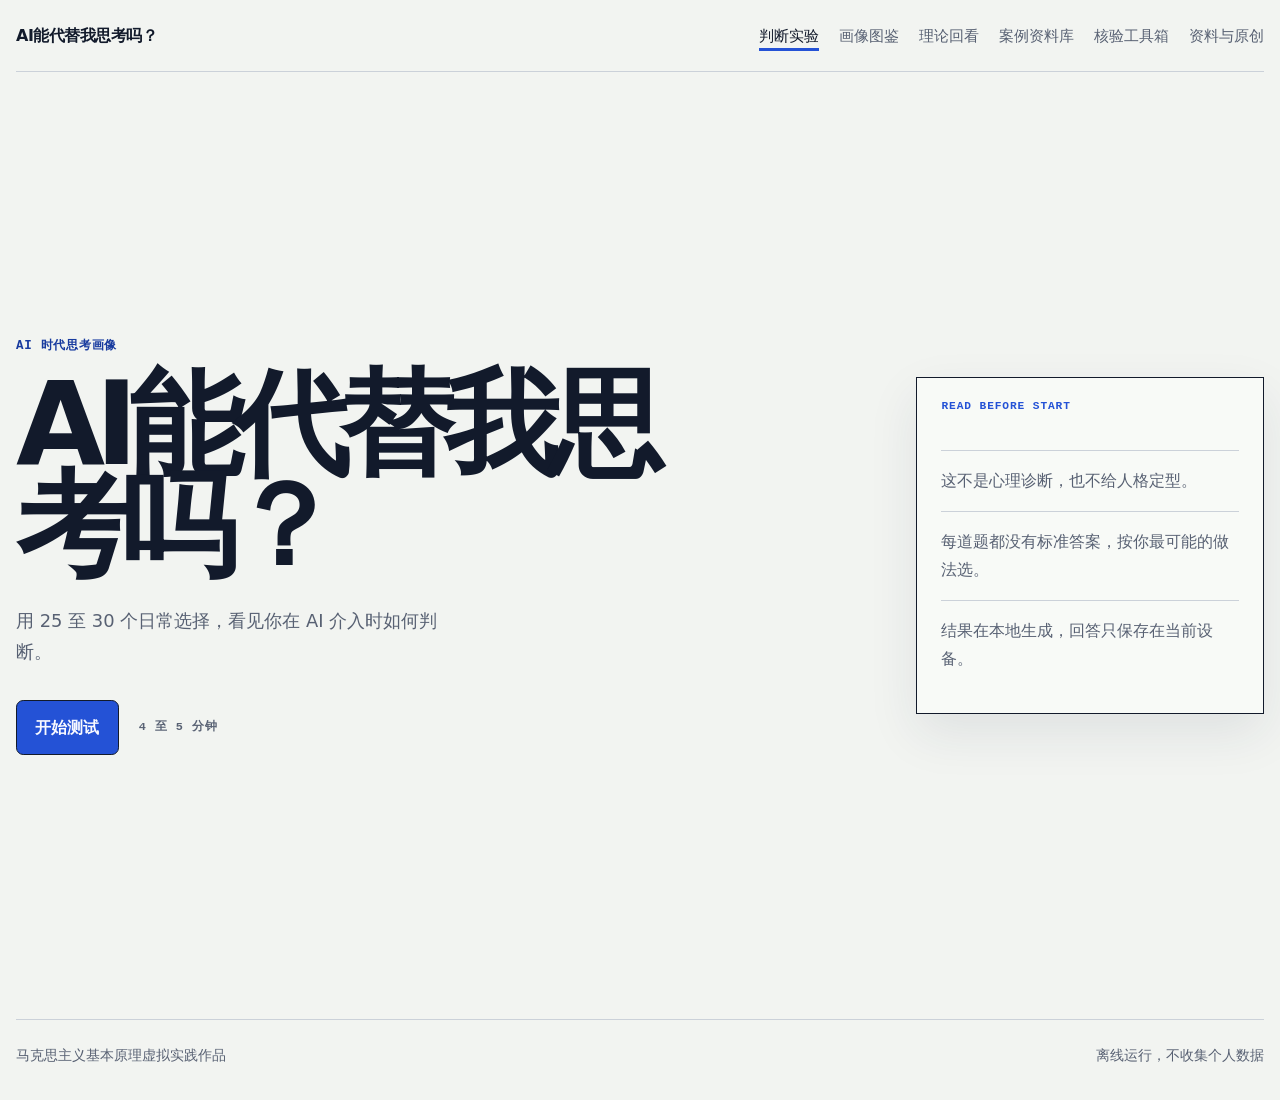
==== index.html @ 4eadba1e "Add files via upload" ====
<!doctype html>
<html lang="zh-CN">
  <head>
    <meta charset="utf-8">
    <meta name="viewport" content="width=device-width, initial-scale=1">
    <meta name="description" content="一场离线运行的 AI 时代思考画像测试，从五个维度回看自己如何判断，并用马克思主义基本原理解释。它不是心理诊断。">
    <title>AI时代思考画像｜AI能代替我思考吗？</title>
    <link rel="stylesheet" href="styles/tokens.css">
    <link rel="stylesheet" href="styles/base.css">
    <link rel="stylesheet" href="styles/layout.css">
    <link rel="stylesheet" href="styles/components.css">
    <link rel="stylesheet" href="styles/motion.css">
    <link rel="stylesheet" href="styles/print.css" media="print">
    <script defer src="scripts/data/sources.js"></script>
    <script defer src="scripts/data/cases.js"></script>
    <script defer src="scripts/data/theory.js"></script>
    <script defer src="scripts/data/portrait-questions.js"></script>
    <script defer src="scripts/data/portrait-types.js"></script>
    <script defer src="scripts/data/portrait-analyses.js"></script>
    <script defer src="scripts/data/guidance.js"></script>
    <script defer src="scripts/core/content-contract.js"></script>
    <script defer src="scripts/core/state-machine.js"></script>
    <script defer src="scripts/core/storage.js"></script>
    <script defer src="scripts/core/portrait-engine.js"></script>
    <script defer src="scripts/core/portrait-atlas-state.js"></script>
    <script defer src="scripts/core/guidance-engine.js"></script>
    <script defer src="scripts/core/report-engine.js"></script>
    <script defer src="scripts/core/view-navigation.js"></script>
    <script defer src="scripts/ui/render-quick-case.js"></script>
    <script defer src="scripts/ui/render-evidence.js"></script>
    <script defer src="scripts/ui/render-deep-case.js"></script>
    <script defer src="scripts/ui/render-report.js"></script>
    <script defer src="scripts/ui/render-theory.js"></script>
    <script defer src="scripts/ui/render-library.js"></script>
    <script defer src="scripts/ui/render-toolkit.js"></script>
    <script defer src="scripts/ui/render-visualizations.js"></script>
    <script defer src="scripts/ui/render-portrait-question.js"></script>
    <script defer src="scripts/ui/render-portrait-report.js"></script>
    <script defer src="scripts/ui/render-portrait-atlas.js"></script>
    <script defer src="scripts/ui/render-shell.js"></script>
    <script defer src="scripts/app.js"></script>
  </head>
  <body>
    <a class="skip-link" href="#main-content">跳到正文</a>
    <header class="site-header site-shell">
      <a class="site-title" href="#experiment" aria-label="返回判断实验">AI能代替我思考吗？</a>
      <nav class="site-nav" aria-label="主要栏目">
        <a href="#experiment">判断实验</a>
        <a href="#portraits">画像图鉴</a>
        <a href="#theory">理论回看</a>
        <a href="#library">案例资料库</a>
        <a href="#toolkit">核验工具箱</a>
        <a href="#sources">资料与原创</a>
      </nav>
    </header>
    <main id="main-content" class="site-shell">
      <div id="app" class="app-root" aria-live="polite">
        <p class="boot-message">正在准备离线实验内容……</p>
      </div>
      <div id="knowledge-root" class="knowledge-root"></div>
      <noscript>
        <p class="boot-message">这个互动实验需要浏览器启用 JavaScript。所有运算均在本地完成，不会上传你的回答。</p>
      </noscript>
    </main>
    <footer class="site-footer site-shell">
      <span>马克思主义基本原理虚拟实践作品</span>
      <span>离线运行，不收集个人数据</span>
    </footer>
  </body>
</html>
---- styles/tokens.css ----
:root {
  color-scheme: light;
  --paper: #f2f4f1;
  --paper-raised: #f8faf7;
  --ink: #121a2b;
  --ink-muted: #586173;
  --line: #cbd1d9;
  --accent: #2452d6;
  --accent-strong: #183b9f;
  --accent-soft: #dfe7ff;
  --warning: #8c4a13;
  --success: #17624a;
  --radius-small: 0.45rem;
  --radius-medium: 0.9rem;
  --shadow-soft: 0 1.2rem 3rem rgba(32, 47, 75, 0.09);
  --duration-fast: 180ms;
  --duration-medium: 420ms;
  --layer-header: 20;
  --layer-skip: 100;
  --content-width: 80rem;
  --reading-width: 68ch;
  --font-sans: "PingFang SC", "Microsoft YaHei", "Noto Sans CJK SC", system-ui, sans-serif;
  --font-mono: "SFMono-Regular", "Cascadia Code", "Roboto Mono", monospace;
}
---- styles/base.css ----
* {
  box-sizing: border-box;
}

:where([hidden]) {
  display: none !important;
}

html {
  background: var(--paper);
  color: var(--ink);
  font-family: var(--font-sans);
  scroll-behavior: smooth;
}

body {
  margin: 0;
  min-width: 20rem;
  min-height: 100dvh;
  background: var(--paper);
  font-size: 1rem;
  line-height: 1.75;
}

button,
input,
textarea,
select {
  color: inherit;
  font: inherit;
}

button,
a {
  -webkit-tap-highlight-color: transparent;
}

a {
  color: var(--accent-strong);
  text-underline-offset: 0.2em;
}

:focus-visible {
  outline: 3px solid var(--accent);
  outline-offset: 3px;
}

.skip-link {
  position: fixed;
  z-index: var(--layer-skip);
  top: 0.75rem;
  left: 0.75rem;
  padding: 0.65rem 0.9rem;
  border-radius: var(--radius-small);
  background: var(--ink);
  color: var(--paper-raised);
  transform: translateY(-160%);
}

.skip-link:focus {
  transform: translateY(0);
}

.site-shell {
  width: min(100% - 2rem, var(--content-width));
  margin-inline: auto;
}

.site-header {
  position: sticky;
  z-index: var(--layer-header);
  top: 0;
  display: flex;
  min-height: 4.5rem;
  align-items: center;
  justify-content: space-between;
  gap: 2rem;
  border-bottom: 1px solid var(--line);
  background: var(--paper);
  background: color-mix(in srgb, var(--paper) 94%, transparent);
  backdrop-filter: blur(0.8rem);
}

.site-title {
  color: var(--ink);
  font-weight: 750;
  letter-spacing: -0.03em;
  text-decoration: none;
}

.site-nav {
  display: flex;
  flex-wrap: nowrap;
  gap: 0.35rem 1.25rem;
}

.site-nav a {
  color: var(--ink-muted);
  font-size: 0.925rem;
  text-decoration: none;
}

.site-nav a:hover {
  color: var(--accent-strong);
}

.site-nav a[aria-current="page"] {
  color: var(--ink);
  text-decoration: underline;
  text-decoration-color: var(--accent);
  text-decoration-thickness: 0.18rem;
  text-underline-offset: 0.42rem;
}

button,
summary,
input[type="checkbox"],
input[type="radio"] {
  min-height: 2.75rem;
}

summary {
  cursor: pointer;
}

main {
  min-height: calc(100dvh - 8rem);
}

.app-root {
  padding-block: clamp(2.5rem, 7vw, 7rem);
  scroll-margin-top: 6rem;
}

.knowledge-root {
  padding-top: clamp(2.5rem, 7vw, 7rem);
  padding-bottom: clamp(5rem, 12vw, 10rem);
}

.boot-message {
  max-width: var(--reading-width);
  margin: 10vh auto;
  color: var(--ink-muted);
  text-align: center;
}

.site-footer {
  display: flex;
  justify-content: space-between;
  gap: 1rem;
  padding-block: 1.5rem 2rem;
  border-top: 1px solid var(--line);
  color: var(--ink-muted);
  font-size: 0.85rem;
}

@media (max-width: 48rem) {
  .site-header {
    align-items: flex-start;
    flex-direction: column;
    gap: 0.5rem;
    padding-block: 1rem;
  }

  .site-nav {
    width: 100%;
    flex-wrap: wrap;
    gap: 0.25rem 1rem;
  }

  .site-footer {
    flex-direction: column;
  }
}

@media (prefers-reduced-motion: reduce) {
  html {
    scroll-behavior: auto;
  }

  *,
  *::before,
  *::after {
    animation-duration: 0.001ms !important;
    animation-iteration-count: 1 !important;
    transition-duration: 0.001ms !important;
  }
}
---- styles/layout.css ----
.intro-stage {
  display: grid;
  min-height: min(44rem, calc(100dvh - 9rem));
  grid-template-columns: minmax(0, 1.45fr) minmax(18rem, 0.75fr);
  align-items: center;
  gap: clamp(2.5rem, 7vw, 8rem);
}

.intro-copy {
  padding-block: clamp(1.5rem, 5vw, 4rem);
}

.hero-kicker,
.case-kicker {
  margin: 0 0 1rem;
  color: var(--accent-strong);
  font-family: var(--font-mono);
  font-size: 0.78rem;
  font-weight: 700;
  letter-spacing: 0.06em;
}

.intro-copy h1,
.case-heading h1,
.transition-stage h1 {
  margin: 0;
  max-width: 12ch;
  font-size: clamp(3.5rem, 8.4vw, 7.6rem);
  font-weight: 800;
  letter-spacing: -0.075em;
  line-height: 0.91;
}

.intro-copy h1 {
  max-width: 8ch;
}

.hero-summary {
  max-width: 28rem;
  margin: 1.8rem 0 0;
  color: var(--ink-muted);
  font-size: clamp(1.05rem, 1.4vw, 1.25rem);
}

.hero-actions {
  display: flex;
  align-items: center;
  gap: 1.25rem;
  margin-top: 2rem;
}

.experiment-brief {
  position: relative;
  overflow: hidden;
  border: 1px solid var(--ink);
  border-radius: var(--radius-medium);
  background: var(--paper-raised);
  box-shadow: var(--shadow-soft);
}

.experiment-brief::before {
  position: absolute;
  top: 0;
  bottom: 0;
  left: 3.8rem;
  width: 1px;
  background: var(--line);
  content: '';
}

.brief-heading {
  display: flex;
  justify-content: space-between;
  padding: 0.8rem 1rem;
  border-bottom: 1px solid var(--ink);
  color: var(--ink-muted);
  font-family: var(--font-mono);
  font-size: 0.72rem;
}

.experiment-brief ol {
  margin: 0;
  padding: 0;
  counter-reset: experiment-step;
  list-style: none;
}

.experiment-brief li {
  display: grid;
  min-height: 6rem;
  grid-template-columns: 3.8rem 1fr;
  grid-template-rows: auto auto;
  align-content: center;
  column-gap: 1rem;
  padding: 1rem 1rem 1rem 0;
  counter-increment: experiment-step;
}

.experiment-brief li + li {
  border-top: 1px solid var(--line);
}

.experiment-brief li::before {
  grid-row: 1 / 3;
  align-self: center;
  color: var(--accent);
  content: counter(experiment-step, decimal-leading-zero);
  font-family: var(--font-mono);
  text-align: center;
}

.experiment-brief strong {
  font-size: 1.05rem;
}

.experiment-brief li span {
  color: var(--ink-muted);
  font-size: 0.88rem;
}

.method-strip {
  display: grid;
  grid-template-columns: 0.75fr 1.25fr;
  gap: 2rem;
  padding-block: 1.75rem;
  border-top: 1px solid var(--ink);
  border-bottom: 1px solid var(--ink);
}

.method-strip p {
  margin: 0;
}

.method-strip p:last-child {
  font-size: 1.15rem;
  font-weight: 650;
}

.case-stage {
  display: grid;
  grid-template-columns: minmax(16rem, 0.8fr) minmax(0, 1.35fr);
  gap: clamp(2rem, 6vw, 6rem);
  align-items: start;
}

.case-heading {
  position: sticky;
  top: 6rem;
}

.case-heading h1 {
  max-width: 9ch;
  font-size: clamp(2.6rem, 5vw, 5.25rem);
  line-height: 0.98;
}

.case-context {
  max-width: 38rem;
  margin: 1.5rem 0 0;
  color: var(--ink-muted);
  font-size: 1.02rem;
}

.judgment-panel,
.ai-opinion {
  grid-column: 2;
}

.transition-stage,
.error-panel {
  max-width: 58rem;
  margin: 6vh auto;
  padding: clamp(2rem, 6vw, 5rem);
  border: 1px solid var(--ink);
  border-radius: var(--radius-medium);
  background: var(--paper-raised);
}

.knowledge-section {
  margin-top: clamp(7rem, 15vw, 13rem);
  scroll-margin-top: 6rem;
}

.knowledge-root > [data-view].is-view-start {
  margin-top: 0;
}

.knowledge-root > [data-view] {
  scroll-margin-top: 6rem;
}

.knowledge-section > header {
  max-width: 52rem;
  margin-bottom: clamp(2rem, 5vw, 4rem);
}

.knowledge-section > header h2 {
  max-width: 14ch;
  margin: 0;
  font-size: clamp(2.8rem, 6.5vw, 6rem);
  letter-spacing: -0.07em;
  line-height: 0.96;
}

.knowledge-section > header p {
  max-width: 42rem;
  margin: 1.25rem 0 0;
  color: var(--ink-muted);
  font-size: 1.05rem;
}

.figure-grid {
  display: grid;
  grid-template-columns: repeat(12, 1fr);
  gap: 1rem;
}

.pathway-figure {
  grid-column: 1 / 8;
}

.loop-figure {
  grid-column: 8 / -1;
}

.actions-figure,
.units-figure {
  grid-column: span 6;
}

@media (max-width: 48rem) {
  .figure-grid {
    grid-template-columns: 1fr;
  }

  .pathway-figure,
  .loop-figure,
  .actions-figure,
  .units-figure {
    grid-column: 1;
  }
}

.transition-stage h1,
.error-panel h1,
.error-panel h2 {
  font-size: clamp(2.5rem, 6vw, 5.5rem);
  line-height: 1;
}

@media (max-width: 52rem) {
  .intro-stage,
  .case-stage,
  .method-strip {
    grid-template-columns: 1fr;
  }

  .intro-stage {
    min-height: auto;
  }

  .intro-copy h1 {
    font-size: clamp(3.5rem, 18vw, 6rem);
  }

  .experiment-brief {
    margin-bottom: 2rem;
  }

  .case-heading {
    position: static;
  }

  .case-heading h1 {
    max-width: 12ch;
  }

  .judgment-panel,
  .ai-opinion {
    grid-column: 1;
  }
}

@media (max-width: 34rem) {
  .hero-actions {
    align-items: stretch;
    flex-direction: column;
  }

  .method-strip {
    gap: 0.75rem;
  }
}

.portrait-test-stage {
  min-height: min(48rem, calc(100dvh - 8rem));
  padding-block: clamp(2rem, 5vw, 5rem);
}

.portrait-calibration-transition {
  display: grid;
}

.portrait-atlas-layout {
  display: grid;
  grid-template-columns: minmax(14rem, 0.34fr) minmax(0, 1fr);
  gap: clamp(2rem, 6vw, 6rem);
  align-items: start;
}

@media (max-width: 52rem) {
  .portrait-test-stage {
    min-height: calc(100dvh - 7.5rem);
    padding-block: 2rem;
  }

  .portrait-atlas-layout {
    grid-template-columns: 1fr;
    gap: 2.5rem;
  }

  .portrait-atlas-directory {
    position: static;
    display: flex;
    overflow-x: auto;
    scroll-snap-type: x proximity;
    border-bottom: 1px solid var(--ink);
  }

  .portrait-atlas-control {
    min-width: min(18rem, 78vw);
    flex: 0 0 auto;
    scroll-snap-align: start;
  }

  .portrait-deep-analysis-body,
  .portrait-atlas-balance,
  .portrait-atlas-lenses,
  .portrait-atlas-theory > div {
    grid-template-columns: 1fr;
  }

  .portrait-analysis-principles > article {
    grid-template-columns: 1fr;
  }

  .portrait-intro,
  .portrait-question-copy,
  .portrait-hero-grid,
  .portrait-section,
  .portrait-theory-connections,
  .guidance-theory-body {
    grid-template-columns: 1fr;
  }

  .portrait-intro {
    align-content: start;
  }

  .portrait-intro-copy h1,
  .portrait-result-heading h1 {
    font-size: clamp(3.5rem, 18vw, 7rem);
  }

  .portrait-question-copy {
    align-items: start;
    gap: 1.25rem;
    margin-block: 2rem;
  }

  .answer-options,
  .portrait-card dl,
  .context-grid {
    grid-template-columns: 1fr;
  }

  .portrait-option {
    min-height: 6.5rem;
    gap: 1rem;
  }

  .portrait-visual-wrap {
    min-height: 24rem;
  }

  .portrait-section {
    gap: 2.5rem;
  }

  .section-heading h2 {
    max-width: 15ch;
  }

  .theory-connection-grid {
    grid-template-columns: 1fr;
  }

  .guidance-exercise {
    grid-row: auto;
  }
}

@media (max-width: 34rem) {
  .portrait-intro-actions,
  .portrait-result-actions,
  .portrait-question-header,
  .portrait-progress {
    align-items: stretch;
    flex-direction: column;
  }

  .portrait-result-actions .text-link {
    margin-left: 0;
    padding-block: 0.8rem;
  }

  .moment-grid {
    grid-template-columns: 1fr;
  }

  .portrait-moment,
  .portrait-moment:first-child {
    min-height: 15rem;
    grid-column: 1;
  }

  .guidance-anchor {
    grid-template-columns: 1fr;
  }
}
---- styles/components.css ----
.primary-action,
.secondary-action,
.reaction-grid button {
  min-height: 3.25rem;
  padding: 0.8rem 1.15rem;
  border: 1px solid var(--ink);
  border-radius: var(--radius-small);
  font-weight: 700;
  white-space: nowrap;
  cursor: pointer;
  transition: transform 180ms ease, background-color 180ms ease, color 180ms ease;
}

.primary-action {
  background: var(--accent);
  color: #f8f9ff;
}

.primary-action:hover {
  background: var(--accent-strong);
}

.secondary-action,
.reaction-grid button {
  background: transparent;
  color: var(--ink);
}

.secondary-action:hover,
.reaction-grid button:hover {
  background: var(--accent-soft);
  border-color: var(--accent);
}

.primary-action:active,
.secondary-action:active,
.reaction-grid button:active,
.choice-button:active {
  transform: translateY(1px) scale(0.99);
}

.primary-action:disabled {
  border-color: var(--line);
  background: #d7dbe3;
  color: #626b7c;
  cursor: not-allowed;
}

.text-action {
  font-weight: 650;
}

.resume-notice {
  margin: 0 0 1rem;
  padding: 0.65rem 0.85rem;
  border-left: 3px solid var(--accent);
  background: var(--accent-soft);
}

.theme-question-form {
  display: grid;
  gap: 1rem;
  margin-top: 1.8rem;
}

.theme-question-form fieldset {
  margin: 0;
  padding: 0;
  border: 0;
}

.theme-question-form legend {
  margin-bottom: 0.65rem;
  font-weight: 750;
}

.theme-question-form .radio-grid {
  grid-template-columns: repeat(3, minmax(0, 1fr));
}

.reflection-stage {
  max-width: 64rem;
}

.reflection-stage h1 {
  max-width: 10ch;
}

.position-trace {
  padding: clamp(1.5rem, 5vw, 3.5rem);
  border: 1px solid var(--ink);
  border-radius: var(--radius-medium);
  background: var(--paper-raised);
}

.position-trace h2 {
  margin-top: 0;
  font-size: clamp(1.8rem, 4vw, 3.2rem);
}

.position-grid {
  display: grid;
  grid-template-columns: repeat(2, minmax(0, 1fr));
  gap: 1px;
  padding: 1px;
  background: var(--ink);
}

.position-grid div {
  display: grid;
  min-height: 8rem;
  align-content: space-between;
  gap: 1rem;
  padding: 1rem;
  background: var(--paper);
}

.position-grid span {
  color: var(--ink-muted);
  font-family: var(--font-mono);
  font-size: 0.72rem;
}

.position-grid strong {
  font-size: clamp(1.2rem, 3vw, 2rem);
}

.experiment-progress {
  display: flex;
  justify-content: space-between;
  margin-bottom: clamp(2rem, 5vw, 4rem);
  padding-bottom: 0.75rem;
  border-bottom: 2px solid var(--ink);
  color: var(--ink-muted);
  font-family: var(--font-mono);
  font-size: 0.78rem;
}

.judgment-panel {
  display: grid;
  grid-template-columns: 3rem 1fr;
  gap: 1rem;
  padding: clamp(1.3rem, 4vw, 2.5rem);
  border: 1px solid var(--ink);
  border-radius: var(--radius-medium);
  background: var(--paper-raised);
  box-shadow: var(--shadow-soft);
}

.question-number {
  display: grid;
  width: 2.5rem;
  height: 2.5rem;
  place-items: center;
  border-radius: 50%;
  background: var(--accent);
  color: #f8f9ff;
  font-family: var(--font-mono);
  font-weight: 800;
}

.judgment-panel h2 {
  margin: 0;
  font-size: clamp(1.4rem, 3vw, 2.3rem);
  letter-spacing: -0.035em;
  line-height: 1.2;
}

.decision-note {
  margin: 0.5rem 0 0;
  color: var(--ink-muted);
  font-size: 0.9rem;
}

.choice-list {
  display: grid;
  grid-column: 1 / -1;
  gap: 0.65rem;
  margin-top: 1rem;
}

.choice-button {
  display: flex;
  min-height: 4.2rem;
  align-items: center;
  justify-content: space-between;
  gap: 1rem;
  padding: 0.8rem 1rem;
  border: 1px solid var(--line);
  border-radius: var(--radius-small);
  background: var(--paper-raised);
  text-align: left;
  cursor: pointer;
  transition: transform 180ms ease, border-color 180ms ease, background-color 180ms ease;
}

.choice-button:hover:not(:disabled),
.choice-button.is-selected {
  border-color: var(--accent);
  background: var(--accent-soft);
}

.choice-button:disabled {
  cursor: default;
}

.choice-mark {
  flex: none;
  color: var(--accent-strong);
  font-family: var(--font-mono);
  font-size: 0.72rem;
}

.ai-opinion {
  margin-top: 1.5rem;
  padding: clamp(1.3rem, 4vw, 2.5rem);
  border-radius: var(--radius-medium);
  background: var(--ink);
  color: var(--paper-raised);
}

.ai-opinion-heading {
  display: flex;
  align-items: center;
  justify-content: space-between;
  gap: 1rem;
}

.ai-opinion h3 {
  margin: 0;
  font-size: 1.25rem;
}

.source-stamp {
  padding: 0.25rem 0.5rem;
  border: 1px solid #8597d7;
  border-radius: var(--radius-small);
  color: #cbd7ff;
  font-family: var(--font-mono);
  font-size: 0.72rem;
}

.ai-opinion blockquote {
  max-width: 42rem;
  margin: 1.5rem 0;
  font-size: clamp(1.25rem, 2.5vw, 1.75rem);
  font-weight: 650;
  line-height: 1.45;
}

.claim-list {
  display: grid;
  grid-template-columns: repeat(3, 1fr);
  gap: 1px;
  margin: 0;
  padding: 1px;
  background: #465067;
  list-style: none;
}

.claim-row {
  display: flex;
  min-height: 9rem;
  flex-direction: column;
  gap: 0.65rem;
  padding: 1rem;
  background: var(--ink);
  color: #d5d9e4;
  font-size: 0.88rem;
}

.claim-label {
  color: #aebfff;
  font-family: var(--font-mono);
  font-size: 0.72rem;
  font-weight: 700;
}

.reaction-fieldset {
  margin: 2rem 0 0;
  padding: 0;
  border: 0;
}

.reaction-fieldset legend {
  margin-bottom: 0.8rem;
  font-weight: 700;
}

.reaction-grid {
  display: grid;
  grid-template-columns: repeat(3, 1fr);
  gap: 0.65rem;
}

.reaction-grid button {
  border-color: #6f7890;
  color: var(--paper-raised);
  white-space: normal;
}

.reaction-grid button:hover {
  color: var(--ink);
}

.reveal-panel {
  opacity: 1;
}

.deep-stage {
  display: grid;
  gap: clamp(2rem, 5vw, 4.5rem);
}

.deep-heading {
  max-width: 60rem;
}

.deep-heading h1 {
  max-width: 13ch;
  margin: 0;
  font-size: clamp(2.8rem, 7vw, 6.8rem);
  letter-spacing: -0.07em;
  line-height: 0.95;
}

.deep-heading > p:last-child {
  max-width: 48rem;
  margin: 1.5rem 0 0;
  color: var(--ink-muted);
  font-size: 1.08rem;
}

.deep-intro-panel,
.evidence-workspace,
.reconsider-panel {
  padding: clamp(1.3rem, 4vw, 2.75rem);
  border: 1px solid var(--ink);
  border-radius: var(--radius-medium);
  background: var(--paper-raised);
}

.deep-intro-panel h2,
.evidence-workspace h2,
.reconsider-panel h2 {
  max-width: 28ch;
  margin: 0;
  font-size: clamp(1.65rem, 3.5vw, 2.8rem);
  letter-spacing: -0.04em;
  line-height: 1.15;
}

.deep-intro-panel > p {
  color: var(--ink-muted);
}

.evidence-workspace-heading {
  display: flex;
  align-items: end;
  justify-content: space-between;
  gap: 1rem;
  margin-bottom: 1.5rem;
}

.evidence-workspace-heading p {
  margin: 0;
  color: var(--ink-muted);
  font-family: var(--font-mono);
  font-size: 0.78rem;
}

.evidence-grid {
  display: grid;
  grid-template-columns: repeat(2, minmax(0, 1fr));
  gap: 0.8rem;
}

.evidence-drawer {
  align-self: start;
  border: 1px solid var(--line);
  border-radius: var(--radius-small);
  background: var(--paper);
}

.evidence-drawer.is-open {
  border-color: var(--accent);
  background: var(--paper-raised);
}

.evidence-trigger {
  display: grid;
  width: 100%;
  min-height: 9rem;
  grid-template-columns: 1fr auto;
  align-content: space-between;
  gap: 0.75rem 1rem;
  padding: 1rem;
  border: 0;
  border-radius: var(--radius-small);
  background: transparent;
  text-align: left;
  cursor: pointer;
}

.evidence-trigger:hover {
  background: var(--accent-soft);
}

.evidence-trigger strong {
  grid-column: 1 / -1;
  font-size: 1.08rem;
  line-height: 1.35;
}

.evidence-type,
.evidence-status {
  color: var(--accent-strong);
  font-family: var(--font-mono);
  font-size: 0.72rem;
  font-weight: 700;
}

.evidence-status {
  text-align: right;
}

.evidence-body {
  padding: 0 1rem 1rem;
  color: var(--ink-muted);
  font-size: 0.94rem;
}

.evidence-summary {
  color: var(--ink);
  font-size: 1.05rem;
  font-weight: 650;
}

.check-question,
.evidence-limit {
  margin-top: 1rem;
  padding: 0.85rem;
  background: var(--accent-soft);
  color: var(--ink);
}

.evidence-limit p {
  margin: 0.25rem 0 0;
}

.evidence-sources {
  display: flex;
  flex-wrap: wrap;
  align-items: center;
  gap: 0.4rem;
  margin-bottom: 0;
}

.evidence-sources span {
  margin-right: 0.25rem;
  font-weight: 700;
}

.evidence-sources code {
  padding: 0.15rem 0.3rem;
  border: 1px solid var(--line);
  border-radius: var(--radius-small);
  color: var(--ink-muted);
  font-size: 0.68rem;
}

.reconsider-panel {
  display: grid;
  grid-template-columns: minmax(11rem, 0.35fr) minmax(0, 1fr);
  gap: 1.5rem 2.5rem;
}

.before-after-label {
  display: flex;
  flex-direction: column;
  gap: 0.4rem;
  padding-right: 1.5rem;
  border-right: 1px solid var(--line);
}

.before-after-label span {
  color: var(--ink-muted);
  font-family: var(--font-mono);
  font-size: 0.72rem;
}

.before-after-label strong {
  font-size: 1.15rem;
}

#reconsider-form {
  display: grid;
  grid-column: 2;
  gap: 1.5rem;
}

#reconsider-form fieldset {
  margin: 0;
  padding: 0;
  border: 0;
}

#reconsider-form legend {
  margin-bottom: 0.65rem;
  font-weight: 750;
}

.radio-grid {
  display: grid;
  grid-template-columns: repeat(3, 1fr);
  gap: 0.55rem;
}

.reason-grid {
  grid-template-columns: repeat(2, 1fr);
}

.radio-choice {
  position: relative;
  display: flex;
  min-height: 3.7rem;
  align-items: center;
  gap: 0.65rem;
  padding: 0.7rem 0.8rem;
  border: 1px solid var(--line);
  border-radius: var(--radius-small);
  cursor: pointer;
}

.radio-choice:has(input:checked) {
  border-color: var(--accent);
  background: var(--accent-soft);
}

.radio-choice input {
  width: 1rem;
  height: 1rem;
  accent-color: var(--accent);
}

.gate-note {
  margin: 0;
  color: var(--ink-muted);
  font-size: 0.9rem;
}

.report-stage {
  display: grid;
  gap: clamp(3rem, 7vw, 6rem);
}

.report-cover {
  display: grid;
  min-height: min(42rem, calc(100dvh - 10rem));
  grid-template-columns: minmax(0, 1.35fr) minmax(19rem, 0.65fr);
  align-items: stretch;
  gap: clamp(2rem, 6vw, 6rem);
  padding-bottom: clamp(2rem, 5vw, 4rem);
  border-bottom: 2px solid var(--ink);
}

.report-cover-copy {
  display: flex;
  flex-direction: column;
  justify-content: center;
}

.report-cover h1 {
  max-width: 12ch;
  margin: 0;
  font-size: clamp(3rem, 7vw, 6.7rem);
  letter-spacing: -0.075em;
  line-height: 0.94;
}

.report-lead {
  max-width: 36rem;
  margin: 1.5rem 0 0;
  color: var(--ink-muted);
  font-size: clamp(1.05rem, 1.7vw, 1.35rem);
}

.report-cover-actions {
  display: flex;
  align-items: center;
  gap: 1rem;
  margin-top: 2rem;
}

.report-cover-actions > span {
  color: var(--ink-muted);
  font-family: var(--font-mono);
  font-size: 0.78rem;
}

.report-fingerprint {
  display: grid;
  grid-template-columns: 1.1fr 0.9fr;
  gap: 1px;
  margin: 0;
  padding: 1px;
  background: var(--ink);
}

.report-fingerprint div {
  display: flex;
  min-height: 10rem;
  flex-direction: column;
  justify-content: space-between;
  padding: clamp(1rem, 3vw, 1.7rem);
  background: var(--paper-raised);
}

.report-fingerprint div:first-child {
  grid-column: 1 / -1;
  background: var(--accent);
  color: #f8f9ff;
}

.report-fingerprint dt,
.ai-influence-counts dt {
  font-family: var(--font-mono);
  font-size: 0.75rem;
}

.report-fingerprint dd,
.ai-influence-counts dd {
  margin: 0;
  font-family: var(--font-mono);
  font-size: clamp(3rem, 7vw, 6rem);
  font-weight: 800;
  letter-spacing: -0.08em;
  line-height: 0.9;
}

.report-section > h2,
.theory-review > header h2,
.practice-next h2 {
  max-width: 18ch;
  margin: 0 0 1.5rem;
  font-size: clamp(2rem, 4vw, 3.8rem);
  letter-spacing: -0.055em;
  line-height: 1;
}

.report-moment-grid {
  display: grid;
  grid-template-columns: repeat(12, 1fr);
  gap: 0.9rem;
}

.report-moment {
  grid-column: 8 / -1;
  padding: clamp(1.3rem, 4vw, 2.5rem);
  border: 1px solid var(--line);
  border-radius: var(--radius-medium);
  background: var(--paper-raised);
}

.report-moment.is-lead {
  grid-row: span 2;
  grid-column: 1 / 8;
  background: var(--accent-soft);
}

.report-moment > span,
.replay-kind,
.replay-body span,
.dimension-item span {
  display: block;
  margin-bottom: 0.25rem;
  color: var(--ink-muted);
  font-family: var(--font-mono);
  font-size: 0.7rem;
}

.report-moment h3 {
  max-width: 16ch;
  margin: 0;
  font-size: clamp(1.5rem, 3vw, 2.8rem);
  letter-spacing: -0.04em;
  line-height: 1.05;
}

.report-moment p {
  max-width: 34rem;
  margin-bottom: 0;
  color: var(--ink-muted);
}

.report-replay > header {
  max-width: 52rem;
  margin-bottom: 1.5rem;
}

.report-replay > header h2,
.ai-influence h2,
.report-notebook h2 {
  margin: 0;
  font-size: clamp(2rem, 4vw, 3.8rem);
  letter-spacing: -0.055em;
  line-height: 1;
}

.report-replay > header p {
  color: var(--ink-muted);
}

.report-replay-chain {
  display: grid;
  grid-template-columns: repeat(4, 1fr);
  gap: 1px;
  margin: 0 0 2rem;
  padding: 1px;
  background: var(--ink);
  list-style: none;
  counter-reset: none;
}

.report-replay-chain li {
  display: flex;
  min-height: 7rem;
  flex-direction: column;
  justify-content: space-between;
  gap: 1rem;
  padding: 1rem;
  background: var(--paper-raised);
}

.report-replay-chain span {
  color: var(--accent);
  font-family: var(--font-mono);
  font-size: 0.72rem;
}

.report-replay-chain strong {
  max-width: 10ch;
  font-size: 1.05rem;
}

.report-replay-list {
  border-top: 2px solid var(--ink);
}

.report-replay-item {
  border-bottom: 1px solid var(--line);
}

.report-replay-item[open] {
  background: var(--paper-raised);
}

.report-replay-item summary {
  display: grid;
  min-height: 6.5rem;
  grid-template-columns: minmax(7rem, 0.55fr) minmax(12rem, 1.5fr) minmax(10rem, 0.8fr) auto;
  align-items: center;
  gap: 1rem;
  padding: 1rem;
  list-style: none;
}

.report-replay-item summary::-webkit-details-marker {
  display: none;
}

.report-replay-item summary::after {
  grid-column: 4;
  color: var(--accent);
  content: '＋';
  font-size: 1.5rem;
  justify-self: end;
}

.report-replay-item[open] summary::after {
  content: '−';
}

.report-replay-item summary strong {
  font-size: 1.18rem;
  line-height: 1.35;
}

.replay-change {
  color: var(--accent-strong);
  font-weight: 750;
}

.replay-body {
  display: grid;
  grid-template-columns: repeat(3, 1fr);
  gap: 1px;
  margin: 0 1rem 1rem;
  padding: 1px;
  background: var(--line);
}

.replay-body > div {
  display: grid;
  min-height: 7rem;
  align-content: space-between;
  padding: 1rem;
  background: var(--paper);
}

.replay-reason,
.replay-theory {
  grid-column: 1 / -1;
}

.replay-reason {
  margin: 0;
  padding: 1rem;
  background: var(--accent-soft);
}

.replay-theory ul {
  display: flex;
  flex-wrap: wrap;
  gap: 0.35rem 1.2rem;
  margin: 0;
  padding-left: 1rem;
}

.ai-influence {
  display: grid;
  grid-template-columns: minmax(0, 0.9fr) minmax(22rem, 1.1fr);
  gap: clamp(2rem, 6vw, 6rem);
  padding: clamp(1.5rem, 5vw, 3.5rem);
  border-radius: var(--radius-medium);
  background: var(--accent);
  color: #f8f9ff;
}

.ai-influence p {
  max-width: 34rem;
  color: #e7ecff;
}

.ai-influence-counts {
  display: grid;
  grid-template-columns: repeat(3, 1fr);
  margin: 0;
}

.ai-influence-counts div {
  display: flex;
  min-width: 0;
  flex-direction: column;
  justify-content: space-between;
  padding: 0.5rem 1rem;
  border-left: 1px solid rgba(248, 249, 255, 0.45);
}

.ai-influence-counts dd {
  font-size: clamp(2.7rem, 6vw, 5rem);
}

.report-notebook {
  border: 1px solid var(--ink);
  border-radius: var(--radius-medium);
  background: var(--paper-raised);
}

.report-notebook > summary {
  padding: 1.2rem 1.4rem;
  font-size: 1.05rem;
  font-weight: 800;
}

.report-notebook-grid {
  display: grid;
  gap: clamp(3rem, 7vw, 5rem);
  padding: clamp(1.4rem, 5vw, 3.5rem);
  border-top: 1px solid var(--line);
}

.dimension-grid {
  display: grid;
  grid-template-columns: repeat(4, 1fr);
  gap: clamp(1rem, 3vw, 2.5rem);
}

.dimension-item {
  padding-top: 1rem;
  border-top: 3px solid var(--accent);
}

.dimension-item h3 {
  margin: 0;
  font-size: 1.25rem;
}

.dimension-item p {
  min-height: 6rem;
  color: var(--ink-muted);
}

.report-observations {
  display: grid;
  grid-template-columns: minmax(14rem, 0.7fr) minmax(0, 1.3fr);
  gap: 2rem;
}

.report-observations ol {
  margin: 0;
  padding: 0;
  list-style: none;
  counter-reset: report-observation;
}

.report-observations li {
  position: relative;
  padding: 0 0 1.5rem 3rem;
  counter-increment: report-observation;
}

.report-observations li + li {
  padding-top: 1.5rem;
  border-top: 1px solid var(--line);
}

.report-observations li::before {
  position: absolute;
  left: 0;
  color: var(--accent);
  content: counter(report-observation, decimal-leading-zero);
  font-family: var(--font-mono);
  font-weight: 800;
}

.report-observations p {
  margin: 0 0 0.45rem;
  font-size: 1.05rem;
}

.report-observations code {
  color: var(--ink-muted);
  font-size: 0.7rem;
}

.practice-next {
  padding: clamp(1.5rem, 5vw, 3.5rem);
  border: 1px solid var(--accent);
  border-radius: var(--radius-medium);
  background: var(--accent-soft);
}

.practice-next > p {
  max-width: 42rem;
  color: var(--ink-muted);
}

.commitment-form fieldset {
  margin: 2rem 0 0;
  padding: 0;
  border: 0;
}

.commitment-form legend {
  margin-bottom: 0.7rem;
  font-weight: 800;
}

.commitment-options {
  display: grid;
  grid-template-columns: 1.15fr 1fr 0.85fr;
  gap: 0.7rem;
  margin: 0;
}

.commitment-choice {
  position: relative;
  min-width: 0;
  cursor: pointer;
}

.commitment-choice input {
  position: absolute;
  top: 1rem;
  left: 1rem;
  width: 1.1rem;
  height: 1.1rem;
  accent-color: var(--accent);
}

.commitment-choice > span {
  display: block;
  min-height: 9rem;
  padding: 1rem 1rem 1rem 3rem;
  border: 1px solid var(--line);
  border-radius: var(--radius-small);
  background: var(--paper-raised);
}

.commitment-choice:has(input:checked) > span {
  border-color: var(--accent);
  box-shadow: inset 0 0 0 2px var(--accent);
}

.commitment-choice strong,
.commitment-choice em {
  display: block;
}

.commitment-choice small {
  display: block;
  margin-top: 0.35rem;
  color: var(--accent-strong);
  font-family: var(--font-mono);
  font-size: 0.65rem;
  font-weight: 700;
}

.commitment-choice em {
  margin-top: 0.8rem;
  color: var(--ink-muted);
  font-size: 0.86rem;
  font-style: normal;
  line-height: 1.55;
}

.theory-review {
  display: grid;
  gap: clamp(3rem, 7vw, 6rem);
  margin-top: clamp(5rem, 12vw, 10rem);
  padding-top: clamp(3rem, 7vw, 6rem);
  border-top: 2px solid var(--ink);
}

.theory-review > header p {
  max-width: 42rem;
  color: var(--ink-muted);
}

.theory-list {
  display: grid;
  gap: 1rem;
}

.theory-unit {
  display: grid;
  grid-template-columns: minmax(0, 1.2fr) minmax(18rem, 0.8fr);
  gap: 2rem;
  padding: clamp(1.4rem, 4vw, 2.5rem);
  border: 1px solid var(--line);
  border-radius: var(--radius-medium);
  background: var(--paper-raised);
}

.theory-connection h3 {
  margin: 0;
  font-size: clamp(1.4rem, 3vw, 2.2rem);
}

.theory-connection blockquote {
  margin: 1rem 0 0;
  padding-left: 1rem;
  border-left: 3px solid var(--accent);
  font-weight: 700;
}

.theory-unit details {
  align-self: start;
  padding: 1rem;
  border-radius: var(--radius-small);
  background: var(--paper);
}

.theory-unit summary {
  font-weight: 700;
  cursor: pointer;
}

.report-reset {
  display: flex;
  justify-content: center;
  margin-top: 4rem;
}

.explain-figure,
.data-figure {
  min-width: 0;
  margin: 0;
  padding: clamp(1.25rem, 4vw, 2.5rem);
  border: 1px solid var(--line);
  border-radius: var(--radius-medium);
  background: var(--paper-raised);
}

.explain-figure:nth-child(2),
.data-figure:nth-child(3) {
  background: var(--accent-soft);
}

.explain-figure figcaption,
.data-figure figcaption {
  display: flex;
  align-items: start;
  justify-content: space-between;
  gap: 1rem;
  margin-bottom: 2rem;
}

.explain-figure figcaption strong,
.data-figure figcaption strong {
  max-width: 22ch;
  font-size: 1.35rem;
  line-height: 1.25;
}

.explain-figure figcaption span,
.data-figure figcaption span {
  max-width: 18rem;
  color: var(--ink-muted);
  font-family: var(--font-mono);
  font-size: 0.68rem;
  text-align: right;
}

.pathway {
  display: grid;
  grid-template-columns: 1fr auto 1fr auto 1fr auto 1fr;
  align-items: center;
  gap: 0.5rem;
}

.pathway div {
  min-height: 7rem;
  padding: 0.8rem;
  border-top: 3px solid var(--accent);
  background: var(--paper);
}

.pathway span,
.practice-loop strong {
  display: block;
  font-weight: 800;
}

.pathway small,
.practice-loop span {
  color: var(--ink-muted);
}

.pathway i {
  color: var(--accent);
  font-style: normal;
  font-size: 1.4rem;
}

.practice-loop {
  display: grid;
  grid-template-columns: repeat(2, 1fr);
  gap: 1px;
  margin: 0;
  padding: 1px;
  background: var(--accent);
  list-style: none;
}

.practice-loop li {
  min-height: 7rem;
  padding: 1rem;
  background: var(--paper-raised);
}

.practice-loop li:nth-child(even) {
  text-align: right;
}

.figure-boundary,
.figure-source {
  margin: 1.5rem 0 0;
  color: var(--ink-muted);
  font-size: 0.82rem;
}

.figure-source code {
  color: var(--accent-strong);
}

.column-chart {
  display: grid;
  min-height: 17rem;
  grid-template-columns: repeat(3, 1fr);
  align-items: end;
  gap: 1rem;
  padding-top: 1rem;
  border-bottom: 2px solid var(--ink);
}

.column-chart div {
  display: flex;
  height: var(--column-value);
  min-height: 6rem;
  flex-direction: column;
  justify-content: space-between;
  padding: 0.75rem;
  background: var(--accent);
  color: #f8f9ff;
}

.column-chart strong {
  font-family: var(--font-mono);
  font-size: clamp(1.4rem, 3vw, 2.4rem);
}

.column-chart span {
  font-size: 0.78rem;
}

.unit-panels {
  display: grid;
  grid-template-columns: 1fr 1.25fr;
  gap: 1px;
  padding: 1px;
  background: var(--ink);
}

.unit-panels div {
  display: flex;
  min-height: 12rem;
  flex-direction: column;
  justify-content: space-between;
  padding: 1rem;
  background: var(--paper-raised);
}

.unit-panels strong {
  color: var(--accent);
  font-family: var(--font-mono);
  font-size: clamp(2rem, 5vw, 4.5rem);
  letter-spacing: -0.06em;
}

.data-table {
  margin-top: 1rem;
  padding-top: 0.8rem;
  border-top: 1px solid var(--line);
}

.data-table summary {
  font-weight: 700;
}

.data-table table {
  width: 100%;
  margin-top: 0.75rem;
  border-collapse: collapse;
  font-size: 0.8rem;
}

.data-table th,
.data-table td {
  padding: 0.5rem;
  border-bottom: 1px solid var(--line);
  text-align: left;
}

.library-filters {
  display: flex;
  flex-wrap: wrap;
  gap: 0.5rem;
  margin-bottom: 1.5rem;
}

.library-filters button {
  padding: 0.55rem 0.9rem;
  border: 1px solid var(--line);
  border-radius: var(--radius-small);
  background: transparent;
  cursor: pointer;
}

.library-filters button[aria-pressed="true"],
.library-filters button:hover {
  border-color: var(--accent);
  background: var(--accent-soft);
}

.library-results {
  display: grid;
  grid-template-columns: repeat(2, 1fr);
  gap: 0.8rem;
}

.library-case {
  align-self: start;
  border: 1px solid var(--line);
  border-radius: var(--radius-medium);
  background: var(--paper-raised);
}

.library-case[open] {
  border-color: var(--accent);
}

.library-case summary {
  display: grid;
  min-height: 9rem;
  grid-template-columns: 1fr auto;
  align-content: space-between;
  gap: 0.75rem;
  padding: 1.2rem;
  list-style: none;
}

.library-case summary::-webkit-details-marker {
  display: none;
}

.library-case summary span,
.library-case summary small {
  color: var(--ink-muted);
  font-family: var(--font-mono);
  font-size: 0.7rem;
}

.library-case summary strong {
  grid-column: 1 / -1;
  font-size: 1.3rem;
  line-height: 1.3;
}

.library-case-body {
  padding: 0 1.2rem 1.2rem;
}

.library-case-body blockquote {
  margin: 1rem 0;
  padding-left: 1rem;
  border-left: 3px solid var(--accent);
  font-weight: 700;
}

.library-boundary,
.method-note {
  padding: 1rem;
  background: var(--accent-soft);
}

.library-boundary p {
  margin-bottom: 0;
}

.library-case-body ul {
  padding-left: 1.1rem;
  font-size: 0.82rem;
}

.toolkit-status {
  display: flex;
  align-items: baseline;
  gap: 0.45rem;
  margin-bottom: 1rem;
  color: var(--ink-muted);
}

.toolkit-status strong {
  color: var(--accent);
  font-family: var(--font-mono);
  font-size: 2.5rem;
}

.toolkit-grid {
  display: grid;
  grid-template-columns: repeat(2, 1fr);
  gap: 0.8rem;
}

.toolkit-group {
  margin: 0;
  padding: 1.25rem;
  border: 1px solid var(--line);
  border-radius: var(--radius-medium);
  background: var(--paper-raised);
}

.toolkit-group legend {
  padding: 0 0.35rem;
  color: var(--accent-strong);
  font-size: 1.2rem;
  font-weight: 800;
}

.toolkit-group > p {
  margin-top: 0;
  font-weight: 700;
}

.toolkit-group label {
  display: flex;
  min-height: 3.2rem;
  align-items: center;
  gap: 0.75rem;
  padding: 0.55rem 0;
  cursor: pointer;
}

.toolkit-group input {
  width: 1.2rem;
  height: 1.2rem;
  accent-color: var(--accent);
}

.source-directory {
  border: 1px solid var(--line);
  border-radius: var(--radius-medium);
  background: var(--paper-raised);
}

.source-directory summary {
  padding: 1rem 1.25rem;
  font-weight: 800;
}

.source-directory ol {
  display: grid;
  grid-template-columns: repeat(2, 1fr);
  gap: 1rem 2rem;
  margin: 0;
  padding: 1rem 2.5rem 2rem;
}

.source-directory li {
  padding-left: 0.35rem;
}

.source-directory li span {
  display: block;
  margin-top: 0.2rem;
  color: var(--ink-muted);
  font-size: 0.72rem;
}

.method-note {
  max-width: 52rem;
  margin-top: 1rem;
  border-radius: var(--radius-medium);
}

.method-note h3 {
  margin-top: 0;
}

@keyframes panel-in {
  from {
    opacity: 0;
    transform: translateY(1.2rem);
  }
  to {
    opacity: 1;
    transform: translateY(0);
  }
}

@media (max-width: 44rem) {
  .theme-question-form .radio-grid,
  .position-grid,
  .claim-list,
  .reaction-grid {
    grid-template-columns: 1fr;
  }

  .claim-row {
    min-height: auto;
  }

  .judgment-panel {
    grid-template-columns: 2.5rem 1fr;
  }

  .evidence-grid,
  .radio-grid,
  .reason-grid,
  .reconsider-panel {
    grid-template-columns: 1fr;
  }

  .reconsider-panel h2,
  #reconsider-form {
    grid-column: 1;
  }

  .before-after-label {
    padding: 0 0 1rem;
    border-right: 0;
    border-bottom: 1px solid var(--line);
  }

  .timeline-entry,
  .report-cover,
  .replay-body,
  .ai-influence,
  .commitment-options,
  .dimension-grid,
  .report-observations,
  .theory-unit,
  .practice-next ul {
    grid-template-columns: 1fr;
  }

  .report-cover {
    min-height: auto;
    gap: 2rem;
  }

  .report-cover h1 {
    font-size: clamp(3rem, 17vw, 5rem);
  }

  .report-fingerprint div {
    min-height: 8rem;
  }

  .report-moment-grid {
    grid-template-columns: 1fr;
  }

  .report-replay-chain {
    grid-template-columns: repeat(2, 1fr);
  }

  .report-moment,
  .report-moment.is-lead {
    grid-row: auto;
    grid-column: 1;
  }

  .report-replay-item summary {
    min-height: auto;
    grid-template-columns: 1fr auto;
    align-items: start;
  }

  .report-replay-item summary .replay-kind {
    grid-column: 1 / -1;
  }

  .report-replay-item summary strong {
    grid-column: 1;
  }

  .report-replay-item summary .replay-change {
    grid-column: 1 / -1;
  }

  .report-replay-item summary::after {
    grid-row: 2;
    grid-column: 2;
  }

  .replay-body > div,
  .commitment-choice > span {
    min-height: auto;
  }

  .ai-influence-counts div {
    padding-inline: 0.65rem;
  }

  .pathway,
  .library-results,
  .toolkit-grid,
  .source-directory ol,
  .unit-panels {
    grid-template-columns: 1fr;
  }

  .pathway i {
    transform: rotate(90deg);
    text-align: center;
  }

  .explain-figure figcaption,
  .data-figure figcaption {
    align-items: start;
    flex-direction: column;
  }

  .explain-figure figcaption span,
  .data-figure figcaption span {
    text-align: left;
  }

  .timeline-moment {
    display: grid;
    grid-template-columns: 5rem 1fr;
  }

  .dimension-item p {
    min-height: auto;
  }
}

/* AI 时代思考画像 */
.portrait-test-stage { scroll-margin-top: 5.5rem; }

.portrait-intro {
  display: grid;
  grid-template-columns: minmax(0, 1.4fr) minmax(17rem, 0.6fr);
  align-items: center;
  gap: clamp(2rem, 7vw, 7rem);
}

.portrait-intro-copy h1 {
  max-width: 8ch;
  margin: 0;
  font-size: clamp(3.8rem, 9vw, 8.6rem);
  letter-spacing: -0.085em;
  line-height: 0.88;
}

.portrait-intro-actions {
  display: flex;
  align-items: center;
  gap: 1.25rem;
  margin-top: 2rem;
}

.portrait-intro-actions span,
.portrait-eyebrow,
.section-kicker {
  color: var(--ink-muted);
  font-family: var(--font-mono);
  font-size: 0.74rem;
  font-weight: 750;
  letter-spacing: 0.08em;
  text-transform: uppercase;
}

.portrait-intro-note {
  position: relative;
  padding: 4.5rem 1.5rem 1.5rem;
  border: 1px solid var(--ink);
  background: var(--paper-raised);
  box-shadow: var(--shadow-soft);
}

.portrait-intro-note::before {
  position: absolute;
  top: 1.2rem;
  left: 1.5rem;
  color: var(--accent);
  content: 'READ BEFORE START';
  font-family: var(--font-mono);
  font-size: 0.7rem;
  font-weight: 800;
  letter-spacing: 0.08em;
}

.portrait-intro-note p {
  margin: 0;
  padding-block: 1rem;
  border-top: 1px solid var(--line);
  color: var(--ink-muted);
}

.portrait-question-header,
.portrait-progress {
  display: flex;
  align-items: center;
  justify-content: space-between;
  gap: 1rem;
}

.portrait-question-header {
  padding-bottom: 0.85rem;
  border-bottom: 1px solid var(--ink);
}

.portrait-progress {
  color: var(--ink-muted);
  font-family: var(--font-mono);
  font-size: 0.72rem;
}

.portrait-question-copy {
  display: grid;
  grid-template-columns: minmax(13rem, 0.65fr) minmax(0, 1.35fr);
  gap: clamp(2rem, 6vw, 6rem);
  align-items: end;
  margin-block: clamp(2rem, 6vh, 5rem);
}

.portrait-question-copy p {
  margin: 0;
  color: var(--ink-muted);
  font-size: clamp(1rem, 1.5vw, 1.2rem);
  line-height: 1.7;
}

.portrait-question-copy h1 {
  max-width: 16ch;
  margin: 0;
  font-size: clamp(2.5rem, 6.4vw, 6.2rem);
  letter-spacing: -0.07em;
  line-height: 0.96;
}

.answer-options {
  display: grid;
  grid-template-columns: repeat(3, minmax(0, 1fr));
  border: 1px solid var(--ink);
  background: var(--ink);
  gap: 1px;
}

.portrait-option {
  display: grid;
  min-height: 9.5rem;
  grid-template-rows: auto 1fr;
  gap: 1.8rem;
  padding: 1.25rem;
  border: 0;
  background: var(--paper-raised);
  color: var(--ink);
  text-align: left;
  cursor: pointer;
}

.portrait-option > span {
  color: var(--accent);
  font-family: var(--font-mono);
  font-size: 0.75rem;
  font-weight: 800;
}

.portrait-option strong {
  align-self: end;
  max-width: 20ch;
  font-size: clamp(1.02rem, 1.7vw, 1.35rem);
  line-height: 1.35;
}

.portrait-option:hover:not(:disabled),
.portrait-option:focus-visible { background: var(--accent-soft); }

.portrait-option.is-selected {
  background: var(--accent);
  color: #fff;
}

.portrait-option.is-selected > span { color: #fff; }
.portrait-option:disabled { cursor: default; }

.portrait-auto-note {
  margin: 0.85rem 0 0;
  color: var(--ink-muted);
  font-family: var(--font-mono);
  font-size: 0.72rem;
  text-align: right;
}

.portrait-calibration-transition {
  max-width: 58rem;
  margin-inline: auto;
  align-content: center;
}

.portrait-calibration-transition h1 {
  max-width: 11ch;
  margin: 0;
  font-size: clamp(3rem, 8vw, 7rem);
  letter-spacing: -0.07em;
  line-height: 0.94;
}

.portrait-calibration-transition > p:last-child {
  max-width: 35rem;
  color: var(--ink-muted);
}

.portrait-reveal {
  padding-bottom: 5rem;
  scroll-margin-top: 5.5rem;
}

.portrait-result-heading {
  max-width: 62rem;
  padding-block: clamp(3rem, 8vw, 7.5rem);
}

.portrait-result-heading h1 {
  max-width: 10ch;
  margin: 0.35rem 0 1.25rem;
  font-size: clamp(4.2rem, 11vw, 10rem);
  letter-spacing: -0.09em;
  line-height: 0.82;
}

.portrait-summary {
  max-width: 45rem;
  margin: 0;
  color: var(--ink-muted);
  font-size: clamp(1.05rem, 1.6vw, 1.3rem);
  line-height: 1.75;
}

.portrait-hero-grid {
  display: grid;
  grid-template-columns: minmax(19rem, 0.85fr) minmax(20rem, 1.15fr);
  align-items: stretch;
  border: 1px solid var(--ink);
}

.portrait-visual-wrap {
  display: grid;
  min-height: 32rem;
  place-items: center;
  overflow: hidden;
  background: var(--accent);
}

.portrait-visual {
  width: min(88%, 31rem);
  height: auto;
}

.portrait-svg-paper { fill: #eef1ff; }
.portrait-svg-core { fill: #121a2b; }
.portrait-svg-orbit { fill: none; stroke: #121a2b; stroke-width: 2; stroke-dasharray: 7 8; }
.portrait-svg-line { fill: none; stroke: #f25b35; stroke-width: 8; stroke-linecap: round; }
.portrait-svg-accent { fill: #f2f4f1; opacity: 0.85; }
.portrait-svg-dot { fill: #f25b35; }

.portrait-card {
  display: flex;
  flex-direction: column;
  justify-content: space-between;
  padding: clamp(2rem, 5vw, 4.5rem);
  background: var(--paper-raised);
}

.portrait-card > span {
  color: var(--accent);
  font-family: var(--font-mono);
  font-size: 0.7rem;
  font-weight: 800;
  letter-spacing: 0.12em;
}

.portrait-card-visual {
  width: 8rem;
  margin: 1rem 0 0 auto;
}

.portrait-card-summary {
  padding-top: 1rem;
  border-top: 1px solid var(--line);
}

.portrait-card-context {
  display: flex;
  flex-wrap: wrap;
  gap: 0.45rem;
}

.portrait-card-context span {
  padding: 0.3rem 0.5rem;
  border: 1px solid var(--line);
  font-family: var(--font-mono);
  font-size: 0.68rem;
}

.portrait-card-spectra {
  display: grid;
  gap: 0.55rem;
  margin-top: 1.5rem;
}

.portrait-card-spectra .portrait-spectrum { padding: 0; }
.portrait-card-spectra .spectrum-poles { display: none; }
.portrait-card-spectra .spectrum-heading { font-size: 0.72rem; }
.portrait-card-spectra .spectrum-track { height: 0.3rem; margin-block: 0.3rem; }

.portrait-card h2 {
  max-width: 9ch;
  margin: 1rem 0;
  font-size: clamp(2.8rem, 6vw, 5.6rem);
  letter-spacing: -0.07em;
  line-height: 0.9;
}

.portrait-card > p {
  max-width: 35rem;
  color: var(--ink-muted);
  line-height: 1.7;
}

.portrait-card dl {
  display: grid;
  grid-template-columns: 1fr 1fr;
  gap: 1px;
  margin: 2rem 0 0;
  padding: 1px;
  background: var(--line);
}

.portrait-card dl div {
  padding: 1rem;
  background: var(--paper);
}

.portrait-card dt {
  margin-bottom: 0.65rem;
  color: var(--accent-strong);
  font-family: var(--font-mono);
  font-size: 0.7rem;
  font-weight: 800;
}

.portrait-card dd {
  margin: 0;
  font-size: 0.92rem;
  line-height: 1.55;
}

.portrait-section {
  display: grid;
  grid-template-columns: minmax(15rem, 0.48fr) minmax(0, 1.52fr);
  gap: clamp(2rem, 7vw, 8rem);
  padding-block: clamp(4rem, 9vw, 8rem);
  border-bottom: 1px solid var(--ink);
}

.section-heading h2 {
  max-width: 10ch;
  margin: 0.5rem 0 0;
  font-size: clamp(2rem, 4.4vw, 4.4rem);
  letter-spacing: -0.06em;
  line-height: 0.96;
}

.spectrum-list {
  display: grid;
  align-content: start;
  gap: 1.45rem;
}

.portrait-spectrum {
  padding-bottom: 1rem;
  border-bottom: 1px solid var(--line);
}

.spectrum-heading,
.spectrum-poles {
  display: flex;
  justify-content: space-between;
  gap: 1rem;
}

.spectrum-heading span,
.spectrum-poles {
  color: var(--ink-muted);
  font-family: var(--font-mono);
  font-size: 0.7rem;
}

.spectrum-track {
  height: 0.62rem;
  margin-block: 0.65rem;
  overflow: hidden;
  background: #dbe0e8;
}

.spectrum-track > span {
  display: block;
  height: 100%;
  background: var(--accent);
}

.moment-grid {
  display: grid;
  grid-template-columns: repeat(6, 1fr);
  gap: 1rem;
}

.portrait-moment {
  display: flex;
  min-height: 20rem;
  grid-column: span 3;
  flex-direction: column;
  padding: 1.4rem;
  border: 1px solid var(--ink);
  background: var(--paper-raised);
}

.portrait-moment:first-child {
  grid-column: 1 / -1;
  min-height: 15rem;
  background: var(--ink);
  color: var(--paper);
}

.moment-number {
  color: var(--accent);
  font-family: var(--font-mono);
  font-weight: 800;
}

.portrait-moment:first-child .moment-number { color: #9eb4ff; }

.moment-context {
  margin-top: auto;
  color: var(--ink-muted);
}

.portrait-moment:first-child .moment-context { color: #bbc4d6; }

.portrait-moment h3 {
  margin: 0.6rem 0;
  font-size: clamp(1.35rem, 2.4vw, 2.2rem);
  letter-spacing: -0.035em;
}

.portrait-moment > p:last-child {
  margin-bottom: 0;
  font-size: 0.9rem;
  line-height: 1.65;
}

.context-grid {
  display: grid;
  grid-template-columns: repeat(2, 1fr);
  gap: 1rem;
}

.context-card {
  padding: clamp(1.5rem, 3vw, 2.5rem);
  border-top: 5px solid var(--accent);
  background: var(--paper-raised);
  box-shadow: var(--shadow-soft);
}

.context-card > span {
  color: var(--accent-strong);
  font-family: var(--font-mono);
  font-size: 0.75rem;
  font-weight: 800;
}

.context-card p {
  margin: 2.5rem 0 0;
  font-size: clamp(1.05rem, 1.8vw, 1.3rem);
  line-height: 1.65;
}

.portrait-theory-connections {
  display: grid;
  grid-template-columns: minmax(15rem, 0.48fr) minmax(0, 1.52fr);
  gap: clamp(2rem, 7vw, 8rem);
  padding-block: clamp(4rem, 9vw, 8rem);
  border-bottom: 1px solid var(--ink);
}

.theory-connection-grid {
  display: grid;
  grid-template-columns: repeat(2, minmax(0, 1fr));
  gap: 1rem;
}

.theory-connection-card {
  padding: clamp(1.4rem, 3vw, 2.5rem);
  border: 1px solid var(--ink);
  background: var(--paper-raised);
}

.theory-connection-card > span {
  color: var(--accent);
  font-family: var(--font-mono);
  font-size: 0.72rem;
  font-weight: 800;
}

.theory-connection-card h3 {
  margin: 2rem 0 0.8rem;
  font-size: clamp(1.3rem, 2.2vw, 2rem);
  letter-spacing: -0.035em;
}

.theory-connection-card p {
  margin-bottom: 0;
  color: var(--ink-muted);
  line-height: 1.7;
}

.guidance-impact {
  margin-block: clamp(5rem, 12vw, 11rem);
  padding: clamp(2rem, 7vw, 6rem);
  background: var(--ink);
  color: var(--paper-raised);
}

.guidance-impact .section-kicker { color: #9eb4ff; }

.guidance-impact > h2 {
  max-width: 12ch;
  margin: 1rem 0 clamp(3rem, 7vw, 6rem);
  font-size: clamp(3.2rem, 8vw, 7.8rem);
  letter-spacing: -0.075em;
  line-height: 0.92;
}

.guidance-anchor {
  display: grid;
  grid-template-columns: 9rem 1fr;
  gap: 1rem;
  padding-block: 1.5rem;
  border-top: 1px solid #5a6477;
  border-bottom: 1px solid #5a6477;
}

.guidance-anchor span {
  color: #9eb4ff;
  font-family: var(--font-mono);
  font-size: 0.72rem;
}

.guidance-anchor strong { font-size: clamp(1.15rem, 2vw, 1.65rem); }

.guidance-theory {
  margin-top: 1.5rem;
  border-bottom: 1px solid #5a6477;
}

.guidance-theory summary,
.portrait-explainability summary {
  position: relative;
  padding: 1.2rem 3rem 1.2rem 0;
  font-weight: 750;
  cursor: pointer;
  list-style: none;
}

.guidance-theory summary::-webkit-details-marker,
.portrait-explainability summary::-webkit-details-marker { display: none; }

.guidance-theory summary::after,
.portrait-explainability summary::after {
  position: absolute;
  top: 50%;
  right: 0.25rem;
  content: '+';
  font-family: var(--font-mono);
  font-size: 1.5rem;
  transform: translateY(-50%);
}

.guidance-theory[open] summary::after,
.portrait-explainability[open] summary::after { content: '×'; }

.guidance-theory-body {
  display: grid;
  grid-template-columns: minmax(0, 1fr) minmax(17rem, 0.75fr);
  gap: 2rem;
  padding: 1rem 0 2rem;
  color: #d6dae3;
  line-height: 1.7;
}

.guidance-exercise {
  grid-row: span 2;
  padding: 1.25rem;
  border: 1px solid #768198;
}

.guidance-exercise span {
  color: #9eb4ff;
  font-family: var(--font-mono);
  font-size: 0.7rem;
  font-weight: 800;
}

.guidance-exercise small { color: #aeb6c6; }

.portrait-explainability {
  max-width: 54rem;
  margin-inline: auto;
  border-top: 1px solid var(--ink);
  border-bottom: 1px solid var(--ink);
}

.portrait-explainability > p,
.evidence-id-list {
  max-width: 44rem;
  color: var(--ink-muted);
  line-height: 1.65;
}

.portrait-evidence-list {
  display: grid;
  gap: 1px;
  margin-bottom: 1.5rem;
  padding: 1px;
  background: var(--line);
}

.portrait-evidence-row {
  padding: 1rem;
  background: var(--paper-raised);
}

.portrait-evidence-row > span {
  color: var(--accent);
  font-family: var(--font-mono);
  font-size: 0.68rem;
  font-weight: 800;
}

.portrait-evidence-row h3 {
  margin: 0.55rem 0;
  font-size: 1rem;
  line-height: 1.5;
}

.portrait-evidence-row p { margin: 0.4rem 0; }

.portrait-evidence-row div {
  display: flex;
  flex-wrap: wrap;
  gap: 0.4rem;
}

.portrait-evidence-row small {
  padding: 0.25rem 0.4rem;
  border: 1px solid var(--line);
}

.evidence-id-list {
  display: flex;
  flex-wrap: wrap;
  gap: 0.5rem;
  padding-bottom: 1.5rem;
}

.evidence-id-list code {
  padding: 0.25rem 0.45rem;
  border: 1px solid var(--line);
  background: var(--paper-raised);
}

.portrait-result-actions {
  display: flex;
  flex-wrap: wrap;
  align-items: center;
  gap: 0.75rem;
  margin-top: 3rem;
}

.portrait-result-actions .text-link {
  margin-left: 0;
  font-weight: 750;
}

.portrait-result-actions .text-link:first-of-type {
  margin-left: auto;
}

.portrait-theory-jump {
  display: inline-flex;
  min-height: 2.75rem;
  align-items: center;
  margin-top: 1.5rem;
  padding: 0.55rem 0.8rem;
  border-bottom: 2px solid currentColor;
  font-weight: 750;
  text-decoration: none;
}

/* 报告中的马原提醒采用教材批注式层级，和画像杂志页明确区分。 */
.marx-wakeup {
  margin-block: clamp(3.5rem, 8vw, 7rem);
  padding: clamp(1.5rem, 5vw, 4rem);
  border: 2px solid #1d2430;
  background: #f5f0e6;
  color: #171b23;
  font-family: "Songti SC", "STSong", "SimSun", serif;
  border-radius: 0;
  box-shadow: none;
}

.marx-wakeup .section-kicker {
  margin-bottom: 1.25rem;
  color: #7a1f1f;
  font-family: "Songti SC", "STSong", "SimSun", serif;
  font-size: 1rem;
  letter-spacing: 0.18em;
}

.marx-wakeup > h2 {
  max-width: 19ch;
  margin: clamp(1.5rem, 4vw, 3rem) 0;
  color: #7a1f1f;
  font-size: clamp(2.25rem, 5.5vw, 5.6rem);
  letter-spacing: -0.045em;
  line-height: 1.04;
}

.marx-wakeup .guidance-anchor {
  grid-template-columns: minmax(8rem, 0.28fr) minmax(0, 1fr);
  border-color: #1d2430;
  border-width: 2px 0 1px;
  color: #171b23;
}

.marx-wakeup .guidance-anchor span {
  color: #7a1f1f;
  font-family: "Songti SC", "STSong", "SimSun", serif;
  font-size: 0.9rem;
}

.marx-wakeup-evidence,
.marx-wakeup-explanation {
  max-width: 58rem;
  line-height: 1.95;
  text-align: justify;
  text-justify: inter-ideograph;
}

.marx-wakeup-evidence {
  margin-top: 1.75rem;
  padding: 0.9rem 1rem;
  border-left: 4px solid #7a1f1f;
  background: #ebe3d5;
}

.marx-wakeup .guidance-exercise {
  max-width: 58rem;
  margin-top: 2rem;
  padding: 1.15rem 1.25rem;
  border: 1px solid #1d2430;
  color: #171b23;
}

.marx-wakeup .guidance-exercise span,
.marx-wakeup .guidance-exercise small {
  color: #7a1f1f;
  font-family: "Songti SC", "STSong", "SimSun", serif;
}

.portrait-deep-analysis,
.portrait-analysis-evidence {
  margin-block: 1rem;
  border-top: 1px solid var(--ink);
  border-bottom: 1px solid var(--ink);
}

.portrait-deep-analysis > summary,
.portrait-analysis-evidence > summary {
  position: relative;
  display: grid;
  min-height: 5.25rem;
  grid-template-columns: 1fr auto;
  align-content: center;
  gap: 0.2rem 3rem;
  padding: 1rem 3rem 1rem 0;
  list-style: none;
}

.portrait-deep-analysis > summary::-webkit-details-marker,
.portrait-analysis-evidence > summary::-webkit-details-marker {
  display: none;
}

.portrait-deep-analysis > summary span,
.portrait-analysis-evidence > summary span {
  font-size: clamp(1.25rem, 2.6vw, 2rem);
  font-weight: 800;
}

.portrait-deep-analysis > summary small,
.portrait-analysis-evidence > summary small {
  grid-column: 1;
  color: var(--ink-muted);
}

.portrait-deep-analysis > summary::after,
.portrait-analysis-evidence > summary::after {
  position: absolute;
  top: 50%;
  right: 0.4rem;
  content: '+';
  color: var(--accent-strong);
  font-family: var(--font-mono);
  font-size: 1.8rem;
  transform: translateY(-50%);
}

.portrait-deep-analysis[open] > summary::after,
.portrait-analysis-evidence[open] > summary::after {
  content: '×';
}

.portrait-deep-analysis > summary:focus-visible,
.portrait-analysis-evidence > summary:focus-visible {
  outline: 3px solid var(--accent);
  outline-offset: 4px;
}

.portrait-deep-analysis-body {
  display: grid;
  grid-template-columns: repeat(2, minmax(0, 1fr));
  gap: 1px;
  padding: 1px;
  background: var(--line);
}

.portrait-analysis-lens,
.portrait-analysis-principles,
.portrait-analysis-practice,
.portrait-analysis-answer {
  margin: 0;
  padding: clamp(1.25rem, 3vw, 2.25rem);
  background: var(--paper-raised);
}

.portrait-analysis-lens h3,
.portrait-analysis-principles h3,
.portrait-analysis-practice h3 {
  margin: 0 0 0.7rem;
  color: var(--accent-strong);
  font-size: 1rem;
}

.portrait-analysis-lens p,
.portrait-analysis-principles p,
.portrait-analysis-practice p {
  margin: 0;
  line-height: 1.8;
}

.portrait-analysis-answer,
.portrait-analysis-principles,
.portrait-analysis-practice {
  grid-column: 1 / -1;
}

.portrait-analysis-principles > article {
  display: grid;
  grid-template-columns: minmax(10rem, 0.35fr) minmax(0, 1fr);
  gap: 1.25rem;
  padding-block: 1rem;
  border-top: 1px solid var(--line);
}

.portrait-analysis-principles h4 {
  margin: 0;
}

.portrait-analysis-evidence-body > .portrait-section {
  padding-block: clamp(2.5rem, 6vw, 5rem);
}

.portrait-analysis-evidence-body > .portrait-explainability {
  margin-block: 2rem;
}

/* 画像图鉴是目录加阅读页，不使用同质化卡片墙。 */
.portrait-atlas-heading h1 {
  max-width: 8ch;
  margin: 0;
  font-size: clamp(3.2rem, 8vw, 7.6rem);
  letter-spacing: -0.075em;
  line-height: 0.92;
}

.portrait-atlas-directory {
  position: sticky;
  top: 6rem;
  display: grid;
  align-content: start;
  border-top: 2px solid var(--ink);
}

.portrait-atlas-control {
  display: grid;
  min-height: 4.25rem;
  grid-template-columns: 2.25rem 1fr auto;
  align-items: center;
  gap: 0.75rem;
  padding: 0.75rem 0.7rem;
  border: 0;
  border-bottom: 1px solid var(--line);
  background: transparent;
  color: var(--ink);
  text-align: left;
  cursor: pointer;
}

.portrait-atlas-control:hover {
  background: var(--accent-soft);
}

.portrait-atlas-control:focus-visible {
  position: relative;
  z-index: 1;
  outline: 3px solid var(--accent);
  outline-offset: -3px;
}

.portrait-atlas-control[aria-pressed="true"] {
  background: var(--ink);
  color: var(--paper-raised);
}

.portrait-atlas-control.is-own-portrait {
  border-left: 4px solid #7a1f1f;
}

.portrait-atlas-index,
.portrait-atlas-own-marker {
  font-family: var(--font-mono);
  font-size: 0.65rem;
  font-weight: 800;
}

.portrait-atlas-index {
  color: var(--accent);
}

.portrait-atlas-control[aria-pressed="true"] .portrait-atlas-index {
  color: #9eb4ff;
}

.portrait-atlas-own-marker {
  padding: 0.2rem 0.35rem;
  background: #7a1f1f;
  color: #fff;
  white-space: nowrap;
}

.portrait-atlas-detail {
  min-width: 0;
  padding-top: 1.5rem;
  border-top: 2px solid var(--ink);
}

.portrait-atlas-detail-heading > p:first-child {
  color: var(--accent-strong);
  font-family: var(--font-mono);
  font-size: 0.7rem;
  font-weight: 800;
}

.portrait-atlas-detail-heading h2 {
  max-width: 10ch;
  margin: 0.65rem 0 1rem;
  font-size: clamp(3rem, 7vw, 6.6rem);
  letter-spacing: -0.075em;
  line-height: 0.92;
}

.portrait-atlas-detail-heading > p:last-child {
  max-width: 42rem;
  color: var(--ink-muted);
  font-size: 1.1rem;
}

.portrait-atlas-balance,
.portrait-atlas-lenses,
.portrait-atlas-theory > div {
  display: grid;
  grid-template-columns: repeat(2, minmax(0, 1fr));
  gap: 1px;
  margin-top: 2rem;
  padding: 1px;
  background: var(--line);
}

.portrait-atlas-balance section,
.portrait-atlas-lenses section,
.portrait-atlas-principle {
  padding: clamp(1.15rem, 2.5vw, 2rem);
  background: var(--paper-raised);
}

.portrait-atlas-balance h3,
.portrait-atlas-lenses h3,
.portrait-atlas-principle h4 {
  margin: 0 0 0.65rem;
  color: var(--accent-strong);
  font-size: 0.95rem;
}

.portrait-atlas-balance p,
.portrait-atlas-lenses p,
.portrait-atlas-principle p {
  margin: 0;
  line-height: 1.8;
}

.portrait-atlas-plain,
.portrait-atlas-theory,
.portrait-atlas-exercise {
  margin-top: clamp(2.5rem, 6vw, 5rem);
  padding-top: 1.25rem;
  border-top: 1px solid var(--ink);
}

.portrait-atlas-plain h3,
.portrait-atlas-theory > h3,
.portrait-atlas-exercise h3 {
  max-width: 20ch;
  margin: 0.4rem 0 1rem;
  font-size: clamp(1.7rem, 3.6vw, 3.1rem);
  line-height: 1.12;
}

.portrait-atlas-plain > p:last-child,
.portrait-atlas-exercise > p:last-child {
  max-width: 48rem;
  font-size: 1.05rem;
  line-height: 1.85;
}

.portrait-atlas-exercise {
  padding: clamp(1.25rem, 3vw, 2.25rem);
  border: 2px solid #7a1f1f;
  background: #f5f0e6;
}
---- styles/motion.css ----
@media (prefers-reduced-motion: no-preference) {
  .intro-copy > *,
  .experiment-brief {
    animation: intro-in 620ms cubic-bezier(0.16, 1, 0.3, 1) both;
  }

  .intro-copy > :nth-child(2) {
    animation-delay: 70ms;
  }

  .intro-copy > :nth-child(3) {
    animation-delay: 140ms;
  }

  .intro-copy > :nth-child(4),
  .experiment-brief {
    animation-delay: 210ms;
  }

  .knowledge-section {
    animation: section-reveal 520ms cubic-bezier(0.16, 1, 0.3, 1) both;
    animation-range: entry 8% cover 24%;
    animation-timeline: view();
  }

  .knowledge-root > [data-view]:not([hidden]) {
    animation: view-in 360ms cubic-bezier(0.16, 1, 0.3, 1) both;
  }

  .library-case[open] .library-case-body,
  .source-directory[open] ol,
  .theory-unit details[open] > :not(summary),
  .report-replay-item[open] .replay-body,
  .report-notebook[open] .report-notebook-grid {
    animation: detail-in 260ms ease-out both;
  }

  .report-cover-copy > *,
  .report-fingerprint {
    animation: intro-in 620ms cubic-bezier(0.16, 1, 0.3, 1) both;
  }

  .report-cover-copy > :nth-child(2) { animation-delay: 70ms; }
  .report-cover-copy > :nth-child(3) { animation-delay: 140ms; }
  .report-cover-copy > :nth-child(4),
  .report-fingerprint { animation-delay: 210ms; }

  .report-moment {
    animation: report-moment-in 460ms cubic-bezier(0.16, 1, 0.3, 1) both;
  }

  .report-moment:nth-child(2) { animation-delay: 80ms; }
  .report-moment:nth-child(3) { animation-delay: 160ms; }

  .portrait-test-stage {
    animation: portrait-stage-in 360ms cubic-bezier(0.16, 1, 0.3, 1) both;
  }

  .portrait-option {
    transition: background-color 180ms ease, color 180ms ease, transform 180ms ease;
  }

  .portrait-option.is-selected {
    animation: portrait-choice 220ms ease-out both;
  }

  .portrait-reveal .portrait-result-heading > *,
  .portrait-reveal .portrait-hero-grid {
    animation: portrait-reveal-in 680ms cubic-bezier(0.16, 1, 0.3, 1) both;
  }

  .portrait-reveal .portrait-result-heading > :nth-child(2) { animation-delay: 70ms; }
  .portrait-reveal .portrait-result-heading > :nth-child(3) { animation-delay: 140ms; }
  .portrait-reveal .portrait-result-heading > :nth-child(4),
  .portrait-reveal .portrait-hero-grid { animation-delay: 210ms; }

  .portrait-svg-orbit { animation: portrait-orbit 18s linear infinite; transform-origin: center; }

  .portrait-moment,
  .context-card {
    animation: portrait-card-in 520ms cubic-bezier(0.16, 1, 0.3, 1) both;
    animation-range: entry 10% cover 28%;
    animation-timeline: view();
  }

  .guidance-theory[open] .guidance-theory-body,
  .portrait-explainability[open] > :not(summary),
  .portrait-deep-analysis[open] .portrait-deep-analysis-body,
  .portrait-analysis-evidence[open] .portrait-analysis-evidence-body {
    animation: detail-in 260ms ease-out both;
  }

  .portrait-atlas-detail {
    animation: portrait-atlas-detail-in 360ms cubic-bezier(0.16, 1, 0.3, 1) both;
  }
}

@keyframes intro-in {
  from { opacity: 0; transform: translateY(1.25rem); }
  to { opacity: 1; transform: translateY(0); }
}

@keyframes section-reveal {
  from { opacity: 0; transform: translateY(2rem); }
  to { opacity: 1; transform: translateY(0); }
}

@keyframes view-in {
  from { opacity: 0; transform: translateY(0.75rem); }
  to { opacity: 1; transform: translateY(0); }
}

@keyframes detail-in {
  from { opacity: 0; transform: translateY(0.5rem); }
  to { opacity: 1; transform: translateY(0); }
}

@keyframes report-moment-in {
  from { opacity: 0; transform: translateY(1rem) scale(0.985); }
  to { opacity: 1; transform: translateY(0) scale(1); }
}

@keyframes portrait-stage-in {
  from { opacity: 0; transform: translateY(0.7rem); }
  to { opacity: 1; transform: translateY(0); }
}

@keyframes portrait-choice {
  50% { transform: scale(0.985); }
  100% { transform: scale(1); }
}

@keyframes portrait-reveal-in {
  from { opacity: 0; transform: translateY(1.8rem); }
  to { opacity: 1; transform: translateY(0); }
}

@keyframes portrait-orbit {
  to { transform: rotate(360deg); }
}

@keyframes portrait-card-in {
  from { opacity: 0; transform: translateY(1.5rem); }
  to { opacity: 1; transform: translateY(0); }
}

@keyframes portrait-atlas-detail-in {
  from { opacity: 0; transform: translateY(0.75rem); }
  to { opacity: 1; transform: translateY(0); }
}
---- styles/print.css ----
@page {
  size: A4;
  margin: 16mm;
}

* {
  box-shadow: none !important;
  animation: none !important;
  transition: none !important;
}

html,
body {
  background: #fff !important;
  color: #111827 !important;
  font-size: 10.5pt;
}

.site-header,
.site-footer,
.skip-link,
button,
.visualization-section,
.library-section,
.toolkit-section,
#theory,
.report-reset,
.experiment-progress,
.resume-notice {
  display: none !important;
}

.portrait-atlas-section {
  display: none !important;
}

.portrait-result-actions,
.portrait-eyebrow,
.portrait-visual-wrap,
.portrait-section .section-heading,
.context-section,
.knowledge-root {
  display: none !important;
}

.site-shell {
  width: 100%;
  max-width: none;
}

.app-root,
.knowledge-root,
.knowledge-section {
  padding: 0 !important;
}

.report-cover h1 {
  max-width: none;
  font-size: 28pt;
}

.report-stage,
.theory-review,
.source-section {
  display: block !important;
  margin: 0 0 10mm !important;
  border-color: #9ca3af !important;
}

.report-section,
.report-cover,
.report-moment,
.report-replay-item,
.ai-influence,
.practice-next,
.theory-unit,
.source-directory,
.method-note {
  break-inside: avoid;
  margin-bottom: 7mm;
}

.report-cover,
.replay-body,
.ai-influence,
.commitment-options,
.dimension-grid,
.report-observations,
.theory-unit {
  grid-template-columns: 1fr 1fr !important;
}

.report-cover {
  min-height: 0 !important;
  gap: 8mm !important;
}

.report-fingerprint {
  grid-template-columns: repeat(3, 1fr) !important;
}

.report-fingerprint div,
.report-fingerprint div:first-child {
  min-height: 0 !important;
  grid-column: auto !important;
  background: #fff !important;
  color: #111827 !important;
}

.report-moment-grid {
  display: block !important;
}

.report-replay-chain {
  grid-template-columns: repeat(4, 1fr) !important;
}

.report-replay-chain li {
  min-height: 0 !important;
}

.report-moment {
  margin-bottom: 4mm;
}

.ai-influence {
  background: #fff !important;
  color: #111827 !important;
}

.ai-influence p {
  color: #374151 !important;
}

.report-notebook > summary {
  display: none !important;
}

.source-directory > * {
  display: block !important;
}

.source-directory summary {
  display: none !important;
}

a {
  color: #111827 !important;
  text-decoration: none;
}

a[href^="http"]::after {
  content: " (" attr(href) ")";
  font-size: 8pt;
  overflow-wrap: anywhere;
}

.portrait-reveal,
.portrait-result-heading,
.portrait-section,
.marx-wakeup,
.portrait-deep-analysis,
.portrait-deep-analysis-body,
.guidance-impact,
.portrait-explainability {
  display: block !important;
  margin: 0 0 8mm !important;
  padding: 0 !important;
}

.portrait-analysis-evidence {
  display: none !important;
}

.portrait-deep-analysis > summary {
  display: none !important;
}

.portrait-deep-analysis-body {
  color: #111827 !important;
}

.portrait-analysis-lens,
.portrait-analysis-principles,
.portrait-analysis-practice,
.portrait-analysis-answer {
  display: block !important;
  margin-bottom: 4mm !important;
  padding: 4mm !important;
  border: 1px solid #9ca3af !important;
  background: #fff !important;
  break-inside: avoid;
}

.portrait-result-heading h1 {
  margin: 0 0 4mm !important;
  font-size: 34pt !important;
  line-height: 1 !important;
}

.portrait-hero-grid {
  display: block !important;
  border: 1px solid #111827 !important;
}

.portrait-card {
  display: block !important;
  padding: 8mm !important;
  break-inside: avoid;
}

.portrait-card h2 {
  margin: 3mm 0 !important;
  font-size: 25pt !important;
}

.portrait-card-visual {
  display: block !important;
  width: 38mm !important;
  margin: 0 0 4mm auto !important;
}

.portrait-card-context,
.portrait-card-spectra {
  display: flex !important;
  gap: 3mm !important;
  flex-wrap: wrap;
  margin-block: 4mm !important;
}

.portrait-card-spectra .portrait-spectrum {
  width: calc(50% - 2mm);
}

.portrait-card dl,
.spectrum-list,
.moment-grid {
  display: grid !important;
  grid-template-columns: 1fr 1fr !important;
  gap: 4mm !important;
}

.portrait-section[aria-labelledby="spectrum-title"],
.portrait-section[aria-labelledby="moment-title"] {
  display: block !important;
  break-before: page;
}

.portrait-spectrum,
.portrait-moment {
  min-height: 0 !important;
  grid-column: auto !important;
  padding: 4mm !important;
  border: 1px solid #9ca3af !important;
  background: #fff !important;
  color: #111827 !important;
  break-inside: avoid;
}

.portrait-spectrum:last-child {
  grid-column: 1 / -1 !important;
}

.guidance-impact {
  break-before: page;
  background: #fff !important;
  color: #111827 !important;
}

.guidance-impact > h2 {
  margin: 2mm 0 8mm !important;
  font-size: 28pt !important;
}

.guidance-theory,
.guidance-theory-body,
.portrait-explainability {
  display: block !important;
  color: #111827 !important;
}

.portrait-theory-connections {
  display: block !important;
  break-before: page;
}

.theory-connection-grid {
  display: grid !important;
  grid-template-columns: 1fr 1fr !important;
  gap: 4mm !important;
}

.guidance-theory summary,
.portrait-explainability summary {
  font-size: 13pt;
}

.guidance-theory-body {
  grid-template-columns: 1fr 1fr !important;
}

.evidence-id-list code {
  border: 1px solid #9ca3af !important;
}
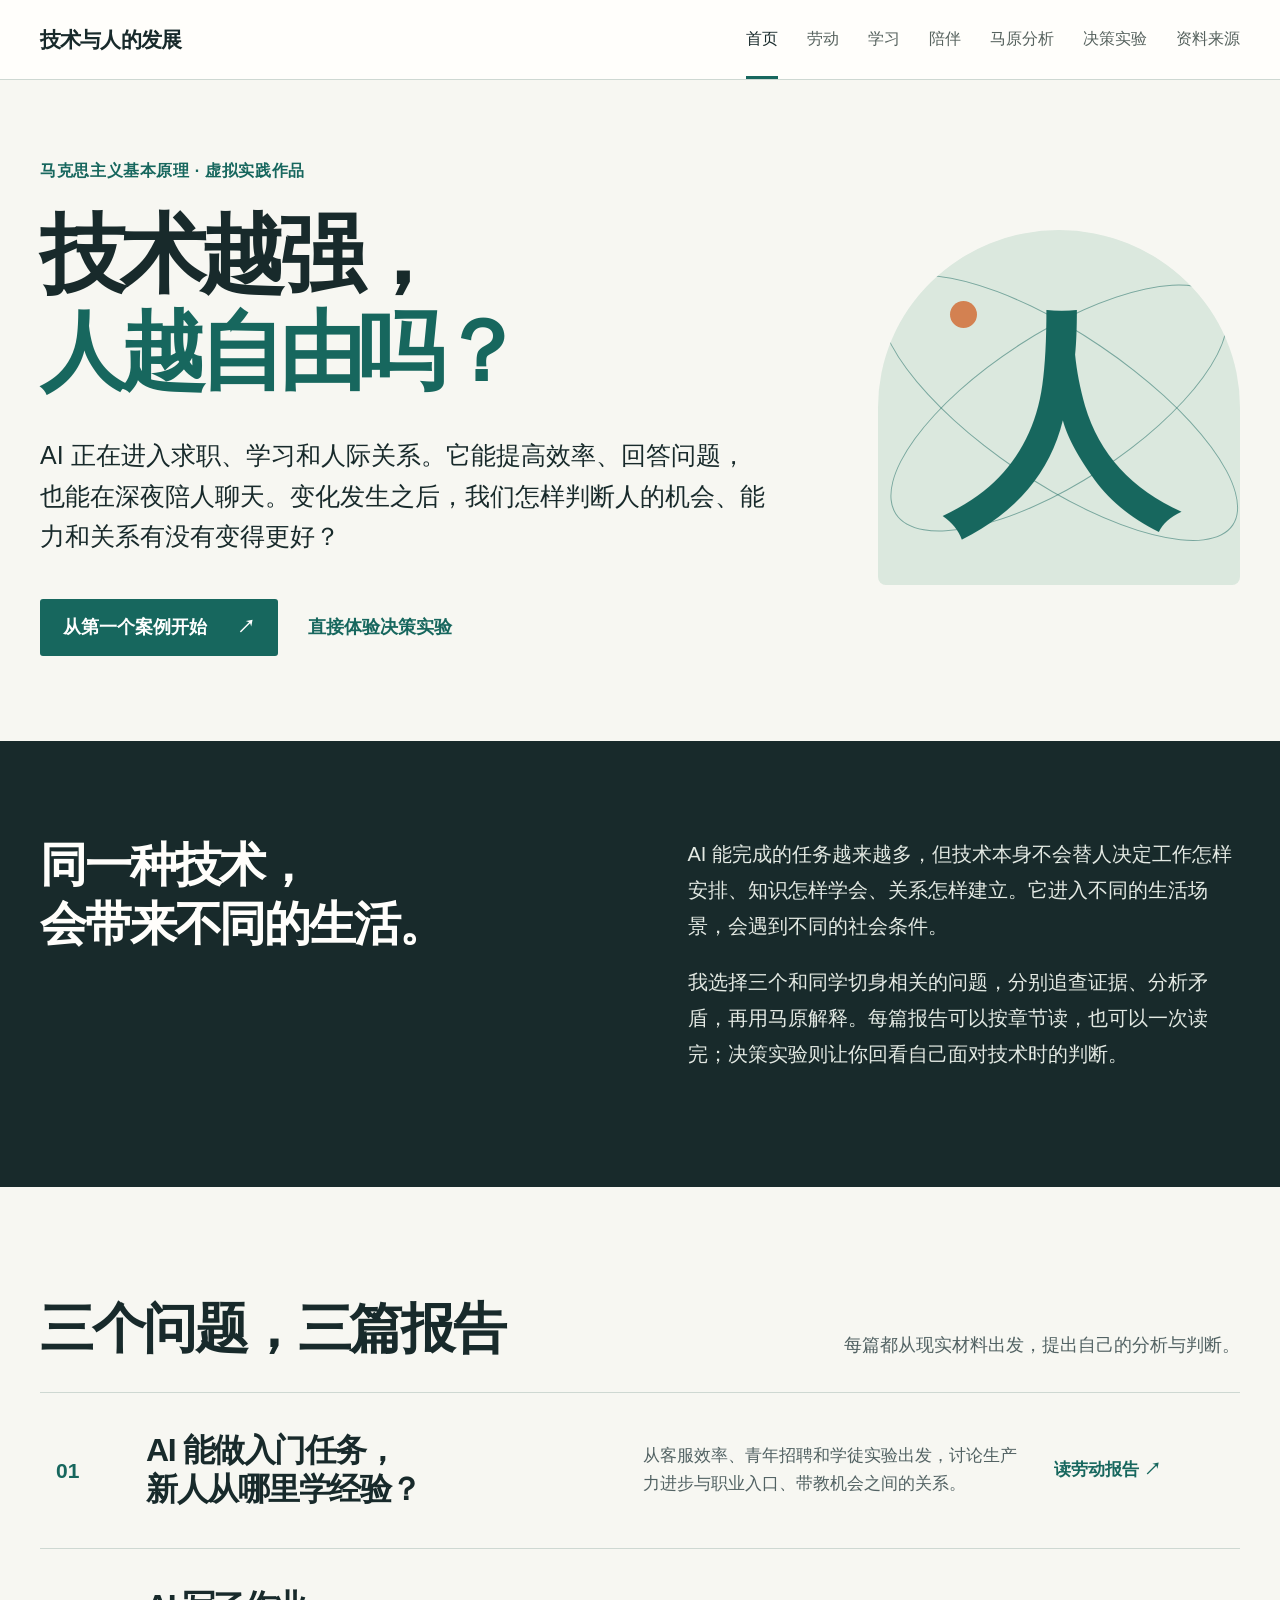
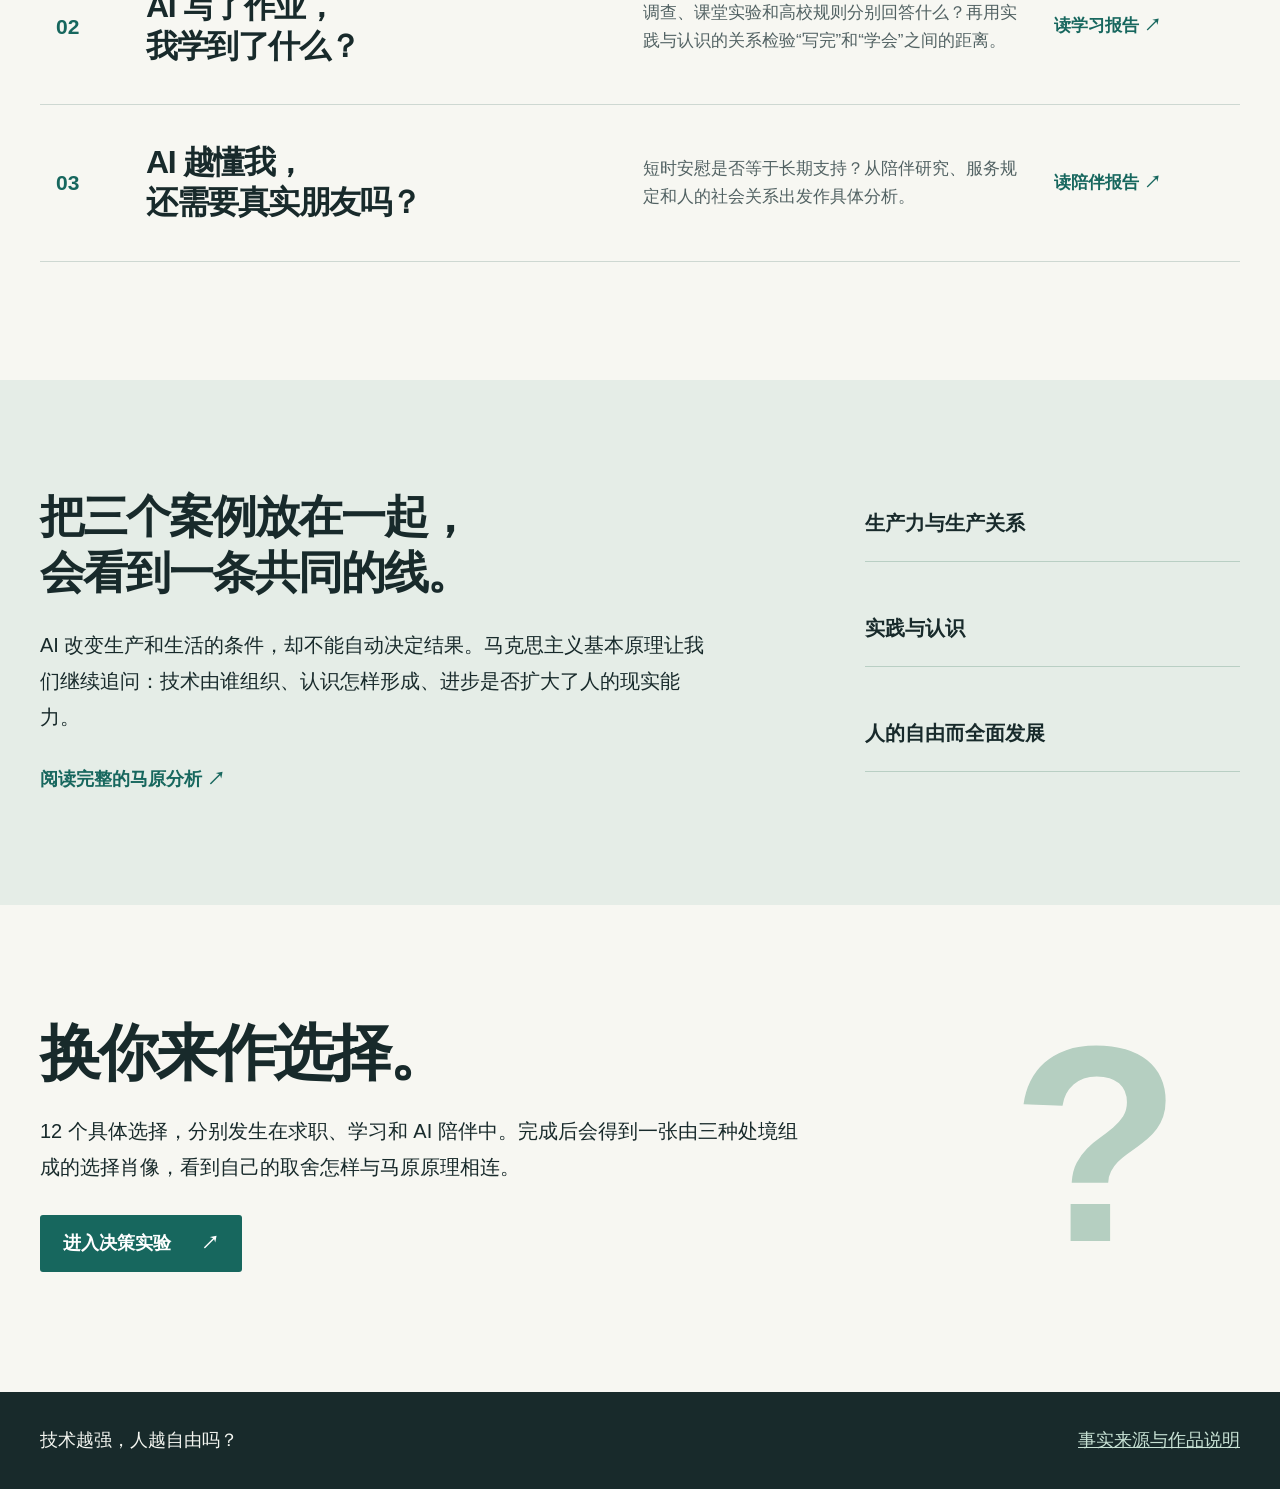
==== commit e53f6f77: "Add files via upload" ====
--- a/index.html
+++ b/index.html
@@ -1,70 +1,13 @@
 <!doctype html>
-<html lang="zh-CN">
-  <head>
-    <meta charset="utf-8">
-    <meta name="viewport" content="width=device-width, initial-scale=1">
-    <meta name="description" content="一场离线运行的 AI 时代思考画像测试，从五个维度回看自己如何判断，并用马克思主义基本原理解释。它不是心理诊断。">
-    <title>AI时代思考画像｜AI能代替我思考吗？</title>
-    <link rel="stylesheet" href="styles/tokens.css">
-    <link rel="stylesheet" href="styles/base.css">
-    <link rel="stylesheet" href="styles/layout.css">
-    <link rel="stylesheet" href="styles/components.css">
-    <link rel="stylesheet" href="styles/motion.css">
-    <link rel="stylesheet" href="styles/print.css" media="print">
-    <script defer src="scripts/data/sources.js"></script>
-    <script defer src="scripts/data/cases.js"></script>
-    <script defer src="scripts/data/theory.js"></script>
-    <script defer src="scripts/data/portrait-questions.js"></script>
-    <script defer src="scripts/data/portrait-types.js"></script>
-    <script defer src="scripts/data/portrait-analyses.js"></script>
-    <script defer src="scripts/data/guidance.js"></script>
-    <script defer src="scripts/core/content-contract.js"></script>
-    <script defer src="scripts/core/state-machine.js"></script>
-    <script defer src="scripts/core/storage.js"></script>
-    <script defer src="scripts/core/portrait-engine.js"></script>
-    <script defer src="scripts/core/portrait-atlas-state.js"></script>
-    <script defer src="scripts/core/guidance-engine.js"></script>
-    <script defer src="scripts/core/report-engine.js"></script>
-    <script defer src="scripts/core/view-navigation.js"></script>
-    <script defer src="scripts/ui/render-quick-case.js"></script>
-    <script defer src="scripts/ui/render-evidence.js"></script>
-    <script defer src="scripts/ui/render-deep-case.js"></script>
-    <script defer src="scripts/ui/render-report.js"></script>
-    <script defer src="scripts/ui/render-theory.js"></script>
-    <script defer src="scripts/ui/render-library.js"></script>
-    <script defer src="scripts/ui/render-toolkit.js"></script>
-    <script defer src="scripts/ui/render-visualizations.js"></script>
-    <script defer src="scripts/ui/render-portrait-question.js"></script>
-    <script defer src="scripts/ui/render-portrait-report.js"></script>
-    <script defer src="scripts/ui/render-portrait-atlas.js"></script>
-    <script defer src="scripts/ui/render-shell.js"></script>
-    <script defer src="scripts/app.js"></script>
-  </head>
-  <body>
-    <a class="skip-link" href="#main-content">跳到正文</a>
-    <header class="site-header site-shell">
-      <a class="site-title" href="#experiment" aria-label="返回判断实验">AI能代替我思考吗？</a>
-      <nav class="site-nav" aria-label="主要栏目">
-        <a href="#experiment">判断实验</a>
-        <a href="#portraits">画像图鉴</a>
-        <a href="#theory">理论回看</a>
-        <a href="#library">案例资料库</a>
-        <a href="#toolkit">核验工具箱</a>
-        <a href="#sources">资料与原创</a>
-      </nav>
-    </header>
-    <main id="main-content" class="site-shell">
-      <div id="app" class="app-root" aria-live="polite">
-        <p class="boot-message">正在准备离线实验内容……</p>
-      </div>
-      <div id="knowledge-root" class="knowledge-root"></div>
-      <noscript>
-        <p class="boot-message">这个互动实验需要浏览器启用 JavaScript。所有运算均在本地完成，不会上传你的回答。</p>
-      </noscript>
-    </main>
-    <footer class="site-footer site-shell">
-      <span>马克思主义基本原理虚拟实践作品</span>
-      <span>离线运行，不收集个人数据</span>
-    </footer>
-  </body>
-</html>
+<html lang="zh-CN"><head><meta charset="utf-8"><meta name="viewport" content="width=device-width,initial-scale=1"><meta name="description" content="从求职、学习和 AI 陪伴三个现实问题出发，运用马克思主义基本原理理解技术与人的发展，并通过决策实验回看自己的判断方式。"><title>技术越强，人越自由吗？</title><link rel="stylesheet" href="styles/site.css"><script src="scripts/site.js" defer></script></head>
+<body>
+<a class="skip-link" href="#main">跳到正文</a>
+<header class="site-header"><div class="header-inner"><a class="brand" href="index.html">技术与人的发展</a><nav aria-label="网站栏目"><a aria-current="page" href="index.html">首页</a><a href="cases/work.html">劳动</a><a href="cases/study.html">学习</a><a href="cases/relationship.html">陪伴</a><a href="theory.html">马原分析</a><a href="test.html">决策实验</a><a href="sources.html">资料来源</a></nav></div></header>
+<main id="main">
+  <section class="home-hero wrap"><div><p class="eyebrow">马克思主义基本原理 · 虚拟实践作品</p><h1>技术越强，<br><em>人越自由吗？</em></h1><p class="hero-lead">AI 正在进入求职、学习和人际关系。它能提高效率、回答问题，也能在深夜陪人聊天。变化发生之后，我们怎样判断人的机会、能力和关系有没有变得更好？</p><div class="hero-actions"><a class="primary-link" href="cases/work.html">从第一个案例开始 <span aria-hidden="true">↗</span></a><a class="quiet-link" href="test.html">直接体验决策实验</a></div></div><div class="hero-art" aria-hidden="true"><span class="art-word">人</span><span class="art-orbit orbit-one"></span><span class="art-orbit orbit-two"></span><span class="art-dot"></span></div></section>
+  <section class="intro-statement"><div class="wrap intro-grid"><h2>同一种技术，<br>会带来不同的生活。</h2><div><p>AI 能完成的任务越来越多，但技术本身不会替人决定工作怎样安排、知识怎样学会、关系怎样建立。它进入不同的生活场景，会遇到不同的社会条件。</p><p>我选择三个和同学切身相关的问题，分别追查证据、分析矛盾，再用马原解释。每篇报告可以按章节读，也可以一次读完；决策实验则让你回看自己面对技术时的判断。</p></div></div></section>
+  <section class="case-index wrap"><div class="section-heading"><h2>三个问题，三篇报告</h2><p>每篇都从现实材料出发，提出自己的分析与判断。</p></div><div class="case-grid"><a class="case-card" href="cases/work.html"><span class="case-num">01</span><h3>AI 能做入门任务，<br>新人从哪里学经验？</h3><p>从客服效率、青年招聘和学徒实验出发，讨论生产力进步与职业入口、带教机会之间的关系。</p><strong>读劳动报告 <span aria-hidden="true">↗</span></strong></a><a class="case-card" href="cases/study.html"><span class="case-num">02</span><h3>AI 写了作业，<br>我学到了什么？</h3><p>调查、课堂实验和高校规则分别回答什么？再用实践与认识的关系检验“写完”和“学会”之间的距离。</p><strong>读学习报告 <span aria-hidden="true">↗</span></strong></a><a class="case-card" href="cases/relationship.html"><span class="case-num">03</span><h3>AI 越懂我，<br>还需要真实朋友吗？</h3><p>短时安慰是否等于长期支持？从陪伴研究、服务规定和人的社会关系出发作具体分析。</p><strong>读陪伴报告 <span aria-hidden="true">↗</span></strong></a></div></section>
+  <section class="bridge-section"><div class="wrap bridge-grid"><div><h2>把三个案例放在一起，<br>会看到一条共同的线。</h2><p>AI 改变生产和生活的条件，却不能自动决定结果。马克思主义基本原理让我们继续追问：技术由谁组织、认识怎样形成、进步是否扩大了人的现实能力。</p><a class="text-link" href="theory.html">阅读完整的马原分析 <span aria-hidden="true">↗</span></a></div><div class="bridge-principles"><p>生产力与生产关系</p><p>实践与认识</p><p>人的自由而全面发展</p></div></div></section>
+  <section class="test-invite wrap"><div><h2>换你来作选择。</h2><p>12 个具体选择，分别发生在求职、学习和 AI 陪伴中。完成后会得到一张由三种处境组成的选择肖像，看到自己的取舍怎样与马原原理相连。</p><a class="primary-link" href="test.html">进入决策实验 <span aria-hidden="true">↗</span></a></div><div class="invite-mark" aria-hidden="true">?</div></section>
+</main><footer class="site-footer"><div class="wrap"><p>技术越强，人越自由吗？</p><a href="sources.html">事实来源与作品说明</a></div></footer>
+</body></html>
--- a/styles/site.css
+++ b/styles/site.css
@@ -0,0 +1,127 @@
+:root{--ink:#182a2b;--muted:#526263;--paper:#f7f7f2;--white:#fffefb;--teal:#17675e;--teal-dark:#0c4e47;--wash:#e8eee9;--line:#ced8d2;--max:1200px;--article:820px}
+*{box-sizing:border-box}
+html{scroll-behavior:smooth}
+body{margin:0;background:var(--paper);color:var(--ink);font-family:-apple-system,BlinkMacSystemFont,"PingFang SC","Hiragino Sans GB","Microsoft YaHei",sans-serif;font-size:18px;line-height:1.8;-webkit-font-smoothing:antialiased}
+button{font:inherit}a{color:inherit}
+a:focus-visible,button:focus-visible{outline:3px solid #d47d49;outline-offset:4px}
+h1,h2,h3,p{margin-top:0}
+h1,h2,h3{line-height:1.24;letter-spacing:-.045em}
+p{line-height:1.8}
+.wrap{width:min(calc(100% - 72px),var(--max));margin-inline:auto}
+.skip-link{position:absolute;top:-80px;left:16px;background:var(--ink);color:white;padding:8px 16px;z-index:100}.skip-link:focus{top:12px}
+.site-header{background:rgba(255,254,251,.94);position:sticky;top:0;z-index:30;border-bottom:1px solid var(--line);backdrop-filter:blur(14px)}
+.header-inner{width:min(calc(100% - 72px),var(--max));min-height:78px;margin:auto;display:flex;align-items:center;gap:38px}
+.brand{font-size:21px;line-height:1.2;font-weight:750;letter-spacing:-.04em;text-decoration:none;white-space:nowrap}
+.site-header nav{display:flex;align-items:center;gap:29px;margin-left:auto;overflow-x:auto;white-space:nowrap;scrollbar-width:none}.site-header nav::-webkit-scrollbar{display:none}
+.site-header nav a{font-size:16px;text-decoration:none;line-height:1.3;color:#56625e;padding:29px 0 26px;border-bottom:3px solid transparent}
+.site-header nav a:hover,.site-header nav a[aria-current]{color:var(--ink);border-bottom-color:var(--teal)}
+.eyebrow{font-size:16px;line-height:1.35;font-weight:700;letter-spacing:.04em;color:var(--teal);margin-bottom:25px}
+.primary-link,.primary-button{display:inline-flex;align-items:center;justify-content:space-between;gap:30px;padding:17px 23px;background:var(--teal);border:0;border-radius:3px;color:#fff;text-decoration:none;font-weight:700;font-size:18px;line-height:1.3;cursor:pointer;transition:background .2s,transform .2s}
+.primary-link:hover,.primary-button:hover{background:var(--teal-dark);transform:translateY(-2px)}
+.quiet-link,.text-link{font-size:18px;font-weight:700;text-decoration:none;color:var(--teal);text-underline-offset:5px}.quiet-link:hover,.text-link:hover{text-decoration:underline}
+.home-hero{min-height:580px;padding-block:80px 85px;display:grid;grid-template-columns:minmax(0,1.6fr) minmax(260px,.75fr);gap:65px;align-items:center}
+.home-hero h1{font-size:clamp(60px,6.7vw,100px);font-weight:780;margin:0 0 35px;line-height:1.13;letter-spacing:-.075em}
+.home-hero h1 em{font-style:normal;color:var(--teal)}
+.hero-lead{font-size:clamp(21px,2vw,25px);line-height:1.62;max-width:730px;margin-bottom:42px}
+.hero-actions{display:flex;align-items:center;gap:30px;flex-wrap:wrap}
+.hero-art{height:355px;position:relative;display:grid;place-items:center;background:#dbe8de;border-radius:50% 50% 8px 8px;overflow:hidden}
+.art-word{font-size:230px;font-weight:750;line-height:1;z-index:1;color:var(--teal);transform:translateY(15px)}
+.art-orbit{position:absolute;width:390px;height:150px;border:1px solid rgba(23,103,94,.5);border-radius:50%;transform:rotate(-33deg)}
+.orbit-two{transform:rotate(34deg);width:420px}.art-dot{position:absolute;background:#d38151;width:27px;height:27px;border-radius:50%;left:20%;top:20%}
+.intro-statement{background:var(--ink);color:#fffefb;padding:95px 0}
+.intro-grid{display:grid;grid-template-columns:1fr 1fr;gap:95px}
+.intro-grid h2{font-size:clamp(36px,3.7vw,54px);margin:0}
+.intro-grid p{font-size:20px;margin:0 0 20px;color:#e3e9e3}
+.case-index{padding-block:108px 118px}
+.section-heading{display:flex;justify-content:space-between;align-items:end;gap:30px;margin-bottom:30px}
+.section-heading h2{font-size:clamp(42px,4.2vw,62px);margin:0}
+.section-heading p{color:var(--muted);margin:0;font-size:18px}
+.case-grid{border-top:1px solid var(--line)}
+.case-card{display:grid;grid-template-columns:65px minmax(300px,1.1fr) minmax(200px,.9fr) 170px;gap:25px;align-items:center;padding:38px 16px;border-bottom:1px solid var(--line);text-decoration:none;transition:background .2s,padding .2s}
+.case-card:hover{background:#eaf0e9;padding-left:25px}
+.case-num{font-size:21px;color:var(--teal);font-weight:700}.case-card h3{font-size:clamp(26px,2.5vw,37px);margin:0}.case-card p{font-size:17px;color:var(--muted);margin:0;line-height:1.65}.case-card strong{font-size:17px;color:var(--teal);white-space:nowrap}
+.bridge-section{background:#e5ede7;padding:105px 0}
+.bridge-grid{display:grid;grid-template-columns:1.45fr .75fr;gap:100px;align-items:center}
+.bridge-grid h2{font-size:clamp(36px,3.5vw,52px);margin-bottom:27px}
+.bridge-grid>div>p{max-width:670px;font-size:20px;margin-bottom:28px}
+.bridge-principles{font-size:22px;font-weight:700}.bridge-principles p{padding:20px 0;border-bottom:1px solid #b9cfc4;margin:0}
+.test-invite{padding-block:110px 120px;display:grid;grid-template-columns:1.5fr .5fr;gap:50px;align-items:center}
+.test-invite h2{font-size:clamp(45px,4.8vw,70px);margin-bottom:22px}
+.test-invite p{font-size:20px;max-width:770px;margin-bottom:30px}
+.invite-mark{font-size:280px;line-height:.9;font-weight:650;color:#b5cfc1;text-align:center}
+.site-footer{background:var(--ink);color:#f5f7f2;padding:32px 0}.site-footer .wrap{display:flex;justify-content:space-between;gap:25px}.site-footer p{margin:0}.site-footer a{color:#c7e1d4}
+.article-hero{background:#e8efe8;padding:62px 0 56px}
+.article-hero-grid{display:grid;grid-template-columns:minmax(0,1.6fr) minmax(260px,.65fr);gap:85px;align-items:end}
+.article-hero .wrap:not(.article-hero-grid){max-width:var(--article)}
+.article-hero h1{font-size:clamp(46px,4.7vw,67px);margin-bottom:21px;letter-spacing:-.065em}
+.article-hero p:not(.eyebrow){font-size:21px;max-width:780px;margin:0}
+.back-link{display:inline-block;text-decoration:none;font-size:16px;color:var(--teal);margin-bottom:36px}.back-link:hover{text-decoration:underline}
+.hero-fact{background:var(--white);padding:34px 32px;border-radius:4px;align-self:stretch;display:flex;flex-direction:column;justify-content:center}
+.hero-fact strong{display:block;font-size:30px;line-height:1.2;color:var(--teal);letter-spacing:-.04em}
+.hero-fact p{font-size:16px!important;color:var(--muted);margin:6px 0 22px!important;line-height:1.55}
+.hero-fact span{display:block;font-size:15px;color:var(--muted);line-height:1.65}
+.article-layout{width:min(calc(100% - 72px),var(--article));margin:82px auto 125px}
+.article-layout h2{font-size:clamp(31px,3vw,42px);margin:77px 0 23px}
+.article-layout h2:first-child{margin-top:0}
+.article-layout p{font-size:19px;margin-bottom:24px;line-height:1.9}
+.article-layout strong{font-weight:750}
+.article-layout a:not(.article-next a){color:var(--teal);text-underline-offset:4px}
+.source-ref{font-size:16px;text-decoration:none;white-space:nowrap}
+.argument{background:#e7eee7;padding:34px 38px;margin:52px 0;border-radius:3px}.argument p{font-size:22px;font-weight:650;line-height:1.7;margin:0}
+.case-contrast{display:grid;grid-template-columns:1fr 1fr;gap:18px;margin:50px 0 58px}
+.case-contrast>div{background:#e6eee7;padding:30px 32px;border-radius:3px}
+.case-contrast>div:first-child{background:#eeeee8}
+.case-contrast h3{font-size:25px;margin:0 0 15px;letter-spacing:-.035em}
+.case-contrast p{font-size:18px;line-height:1.75;margin:0}
+.article-next{display:flex;justify-content:space-between;gap:25px;align-items:center;border-top:1px solid var(--line);padding-top:32px;margin-top:80px}
+.article-next a{font-size:18px;font-weight:700;color:var(--teal);text-decoration:none}.article-next a:hover{text-decoration:underline}
+.theory-hero{background:var(--ink);color:#fff}.theory-hero .eyebrow{color:#9fd3b2}
+.theory-article section{scroll-margin-top:110px}
+.sources-article .source-list{padding-left:1.4em}.source-list li{font-size:18px;line-height:1.8;margin-bottom:26px;padding-left:8px;scroll-margin-top:110px}.source-list strong{display:block}
+.test-root{min-height:calc(100vh - 160px);scroll-margin-top:78px}
+.test-intro{min-height:650px;display:grid;grid-template-columns:1.5fr .5fr;gap:50px;align-items:center;padding-block:90px}
+.test-intro h1{font-size:clamp(48px,5.8vw,82px);letter-spacing:-.065em;margin-bottom:30px}
+.test-intro p:not(.eyebrow){font-size:21px;max-width:790px}
+.test-intro .test-method{font-size:17px!important;color:var(--muted);margin:27px 0 30px}
+.test-intro .quiet-link{margin-left:25px}
+.test-intro-art{font-size:130px;line-height:1;font-weight:750;color:var(--teal);text-align:center}
+.test-intro-art span{display:block;font-size:19px;color:var(--muted);font-weight:700;margin-top:12px}
+.test-stage{max-width:950px;padding-block:52px 80px}
+.progress-line{display:flex;justify-content:space-between;gap:20px;color:var(--teal);font-size:17px;font-weight:700}
+.progress-track{height:5px;background:#d6e1d9;margin:15px 0 62px}.progress-track span{display:block;height:100%;background:var(--teal);transition:width .25s}
+.question-panel{animation:appear .3s both}
+.question-context{font-size:clamp(22px,2.3vw,28px);line-height:1.55;max-width:830px;margin:0 0 17px}
+.question-panel h1{font-size:clamp(36px,4.1vw,56px);margin:0 0 40px}
+.answer-list{display:grid;gap:13px}
+.answer-option{width:100%;display:grid;grid-template-columns:48px 1fr 26px;align-items:center;gap:20px;text-align:left;background:var(--white);border:1px solid #cbd8d0;border-radius:4px;padding:24px 27px;min-height:96px;color:var(--ink);cursor:pointer;font-size:22px;line-height:1.45;font-weight:620;transition:background .2s,border-color .2s,transform .2s}
+.answer-option:hover{background:#e6efe8;border-color:var(--teal);transform:translateX(4px)}
+.answer-option.is-selected{background:var(--teal);color:#fff;border-color:var(--teal)}
+.option-letter{font-size:18px;color:var(--teal);font-weight:700}.answer-option.is-selected .option-letter{color:#fff}
+.option-arrow{font-size:20px;text-align:right;color:var(--teal)}.answer-option.is-selected .option-arrow{color:#fff}
+.test-controls{display:flex;justify-content:space-between;margin-top:30px}
+.plain-button{background:none;border:0;color:var(--teal);cursor:pointer;padding:7px 0;font-weight:700;font-size:17px;text-decoration:underline;text-underline-offset:5px}.plain-button:disabled{color:#8c9991;cursor:default;text-decoration:none}
+.report-page{animation:appear .45s both}
+.report-head{display:grid;grid-template-columns:1.4fr .5fr;gap:50px;align-items:center;min-height:290px;padding-block:48px}
+.report-head h1{font-size:clamp(55px,6vw,89px);letter-spacing:-.07em;margin-bottom:17px}
+.report-head p:not(.eyebrow){font-size:23px;max-width:800px}
+.report-emblem{height:230px;width:230px;display:grid;place-items:center;background:#dbe9df;border-radius:50%;color:var(--teal);font-size:130px;font-weight:750}
+.report-body{max-width:1050px;padding-bottom:110px}
+.report-contrast{display:grid;grid-template-columns:1fr 1fr;gap:24px;margin:0 0 55px}
+.report-contrast>div{background:var(--white);padding:28px 34px;min-height:170px}
+.report-contrast h2{font-size:26px;margin-bottom:17px}
+.report-contrast p{font-size:19px;margin:0}
+.report-theory{max-width:830px;margin:auto}
+.report-theory h2{font-size:clamp(36px,3.7vw,52px);margin-bottom:30px}
+.report-theory p{font-size:19px;line-height:1.95;margin-bottom:25px}
+.report-theory .theory-lead{font-size:24px;font-weight:700;line-height:1.65;color:var(--teal);margin-bottom:31px}
+.report-theory .report-example{font-size:17px;color:var(--muted);margin-top:35px}
+.report-actions{max-width:830px;margin:55px auto 0;display:flex;align-items:center;flex-wrap:wrap;gap:20px 30px}
+.report-limit{max-width:830px;margin:28px auto 0;font-size:16px;color:var(--muted)}
+.test-error{width:min(calc(100% - 40px),760px);margin:100px auto}
+@keyframes appear{from{opacity:0;transform:translateY(13px)}to{opacity:1;transform:none}}
+@view-transition{navigation:auto}
+@media(max-width:1050px){.case-card{grid-template-columns:55px 1fr 1fr;gap:20px}.case-card strong{grid-column:2}.home-hero{gap:35px}.article-hero-grid{gap:35px}}
+@media(max-width:760px){.wrap,.header-inner,.article-layout{width:calc(100% - 38px)}.header-inner{display:block;min-height:0;padding-top:16px}.brand{display:block}.site-header nav{margin-top:10px;gap:25px}.site-header nav a{padding:13px 0 14px}.home-hero{display:block;min-height:0;padding-block:67px}.home-hero h1{font-size:clamp(47px,10vw,78px)}.hero-art{display:none}.intro-statement{padding:70px 0}.intro-grid,.bridge-grid,.test-invite,.article-hero-grid,.test-intro,.report-head{display:block}.intro-grid h2{margin-bottom:30px}.case-index{padding-block:75px}.section-heading{display:block}.section-heading p{margin-top:12px}.case-card{display:block;padding:30px 5px}.case-card .case-num{display:block;margin-bottom:13px}.case-card p{margin:17px 0}.case-card strong{display:block}.bridge-section{padding:70px 0}.bridge-principles{margin-top:35px}.test-invite{padding-block:75px}.invite-mark,.test-intro-art{display:none}.article-hero{padding:60px 0}.hero-fact{margin-top:38px}.article-layout{margin:60px auto 85px}.article-layout h2{margin:60px 0 20px}.case-contrast{grid-template-columns:1fr}.article-next{display:block}.article-next a{display:block;margin-bottom:17px}.test-intro{min-height:0;padding-block:75px}.test-stage{padding-block:35px 60px}.progress-track{margin-bottom:42px}.report-head{min-height:0;padding-block:65px}.report-emblem{display:none}.report-contrast{display:block;margin-bottom:65px}.report-contrast>div{min-height:0;margin-bottom:13px}.report-body{padding-bottom:70px}}
+@media(max-width:520px){body{font-size:17px}.home-hero h1{font-size:47px}.hero-lead{font-size:19px}.hero-actions{display:block}.hero-actions .quiet-link{display:block;margin-top:23px}.intro-grid h2,.bridge-grid h2{font-size:35px}.intro-grid p,.bridge-grid>div>p,.test-invite p{font-size:18px}.case-card h3{font-size:29px}.article-hero h1{font-size:44px}.article-hero p:not(.eyebrow){font-size:19px}.article-layout p{font-size:18px}.argument{padding:26px 24px}.argument p{font-size:19px}.answer-option{font-size:19px;grid-template-columns:30px 1fr 18px;gap:12px;padding:19px 18px;min-height:81px}.question-context{font-size:22px}.question-panel h1{font-size:37px;margin-bottom:30px}.test-intro h1{font-size:45px}.test-intro p:not(.eyebrow){font-size:19px}.test-intro .quiet-link{display:block;margin:22px 0 0}.report-head h1{font-size:55px}.report-head p:not(.eyebrow){font-size:20px}.report-contrast>div{padding:25px 26px}.report-contrast h2{font-size:23px}.report-theory h2{font-size:36px}.report-theory .theory-lead{font-size:21px}.report-theory p{font-size:18px}.report-actions{display:block}.report-actions .quiet-link{display:block;margin-top:20px}.report-actions .plain-button{display:block;margin-top:25px}.site-footer .wrap{display:block}.site-footer a{display:block;margin-top:10px}}
+@media(prefers-reduced-motion:reduce){html{scroll-behavior:auto}*,*::before,*::after{animation-duration:.01ms!important;transition-duration:.01ms!important}}
+@media print{.site-header,.site-footer,.article-next,.report-actions,.test-controls,.skip-link{display:none!important}body{background:white;color:black}.article-hero,.theory-hero{background:white;color:black;padding:0}.article-layout{margin:30px auto}.report-body{padding:0}.report-head{min-height:0;padding:0}.report-contrast>div{border:1px solid #aaa}}
